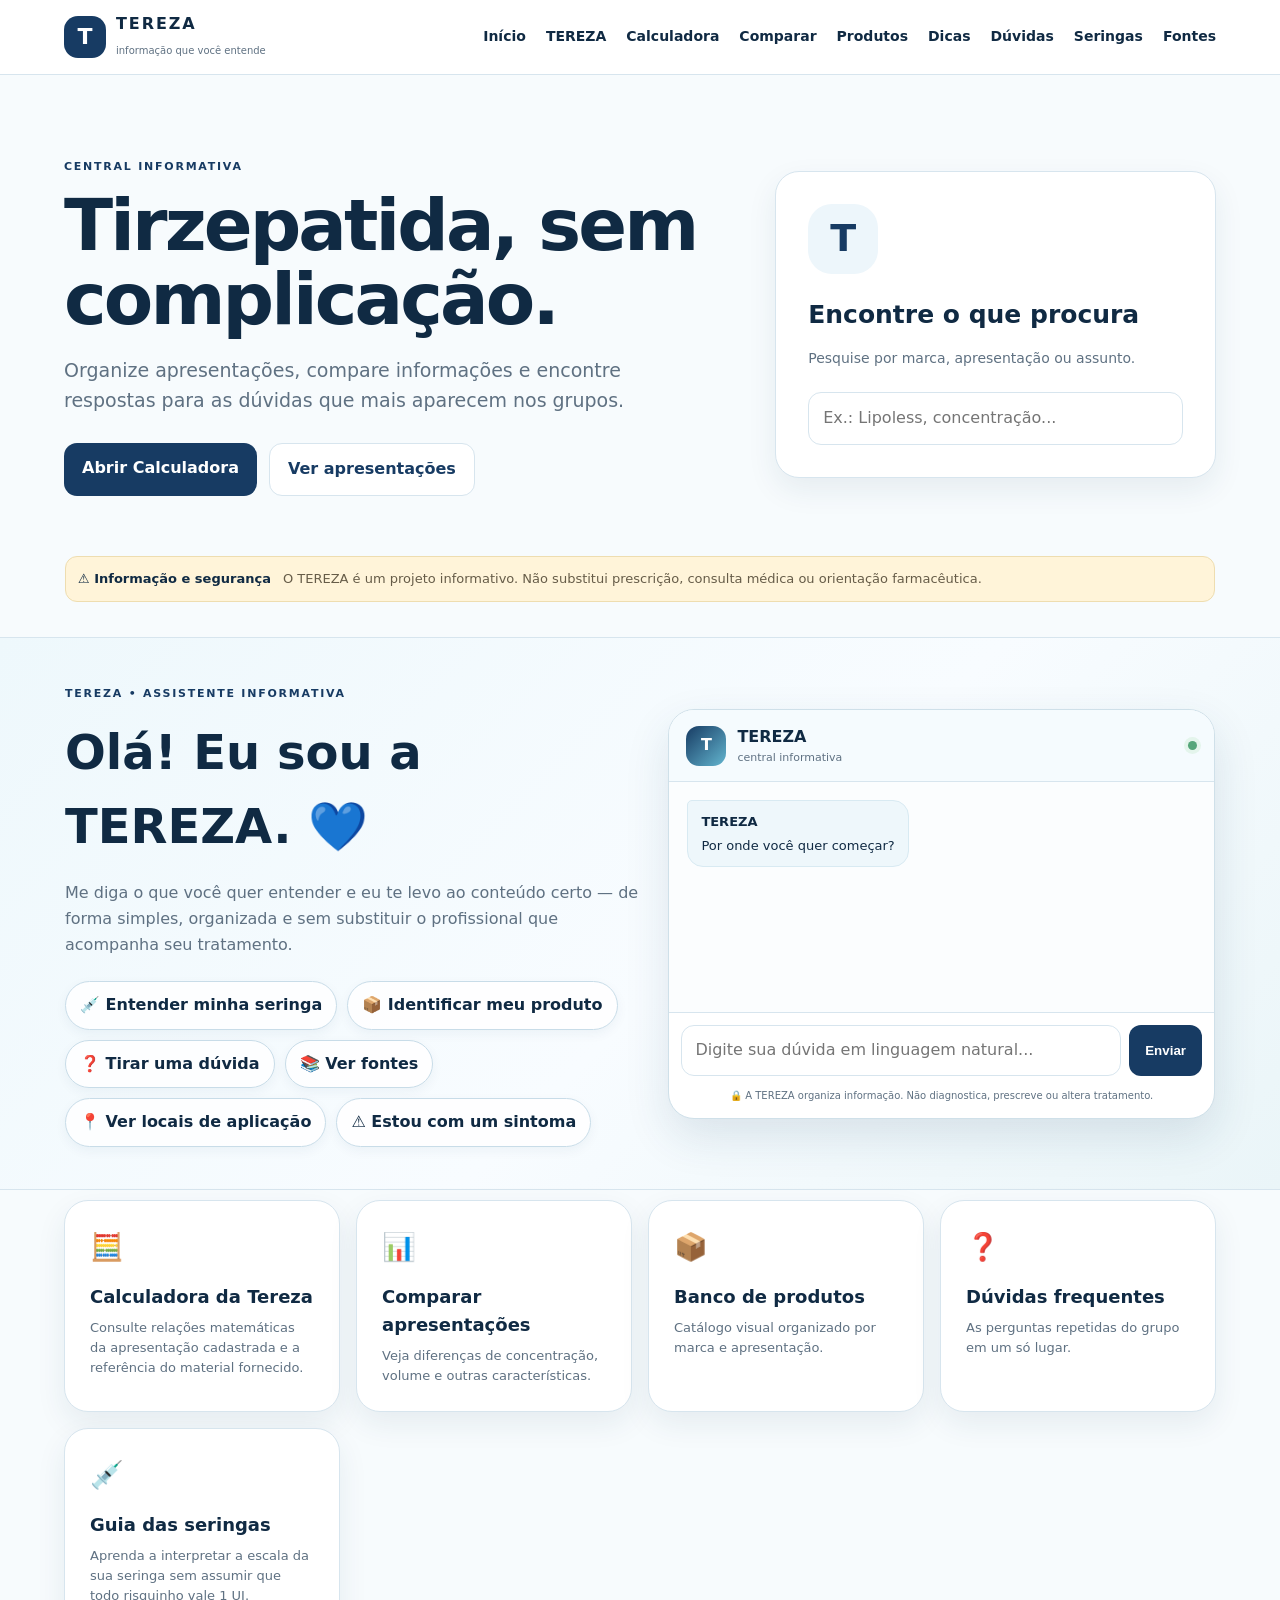
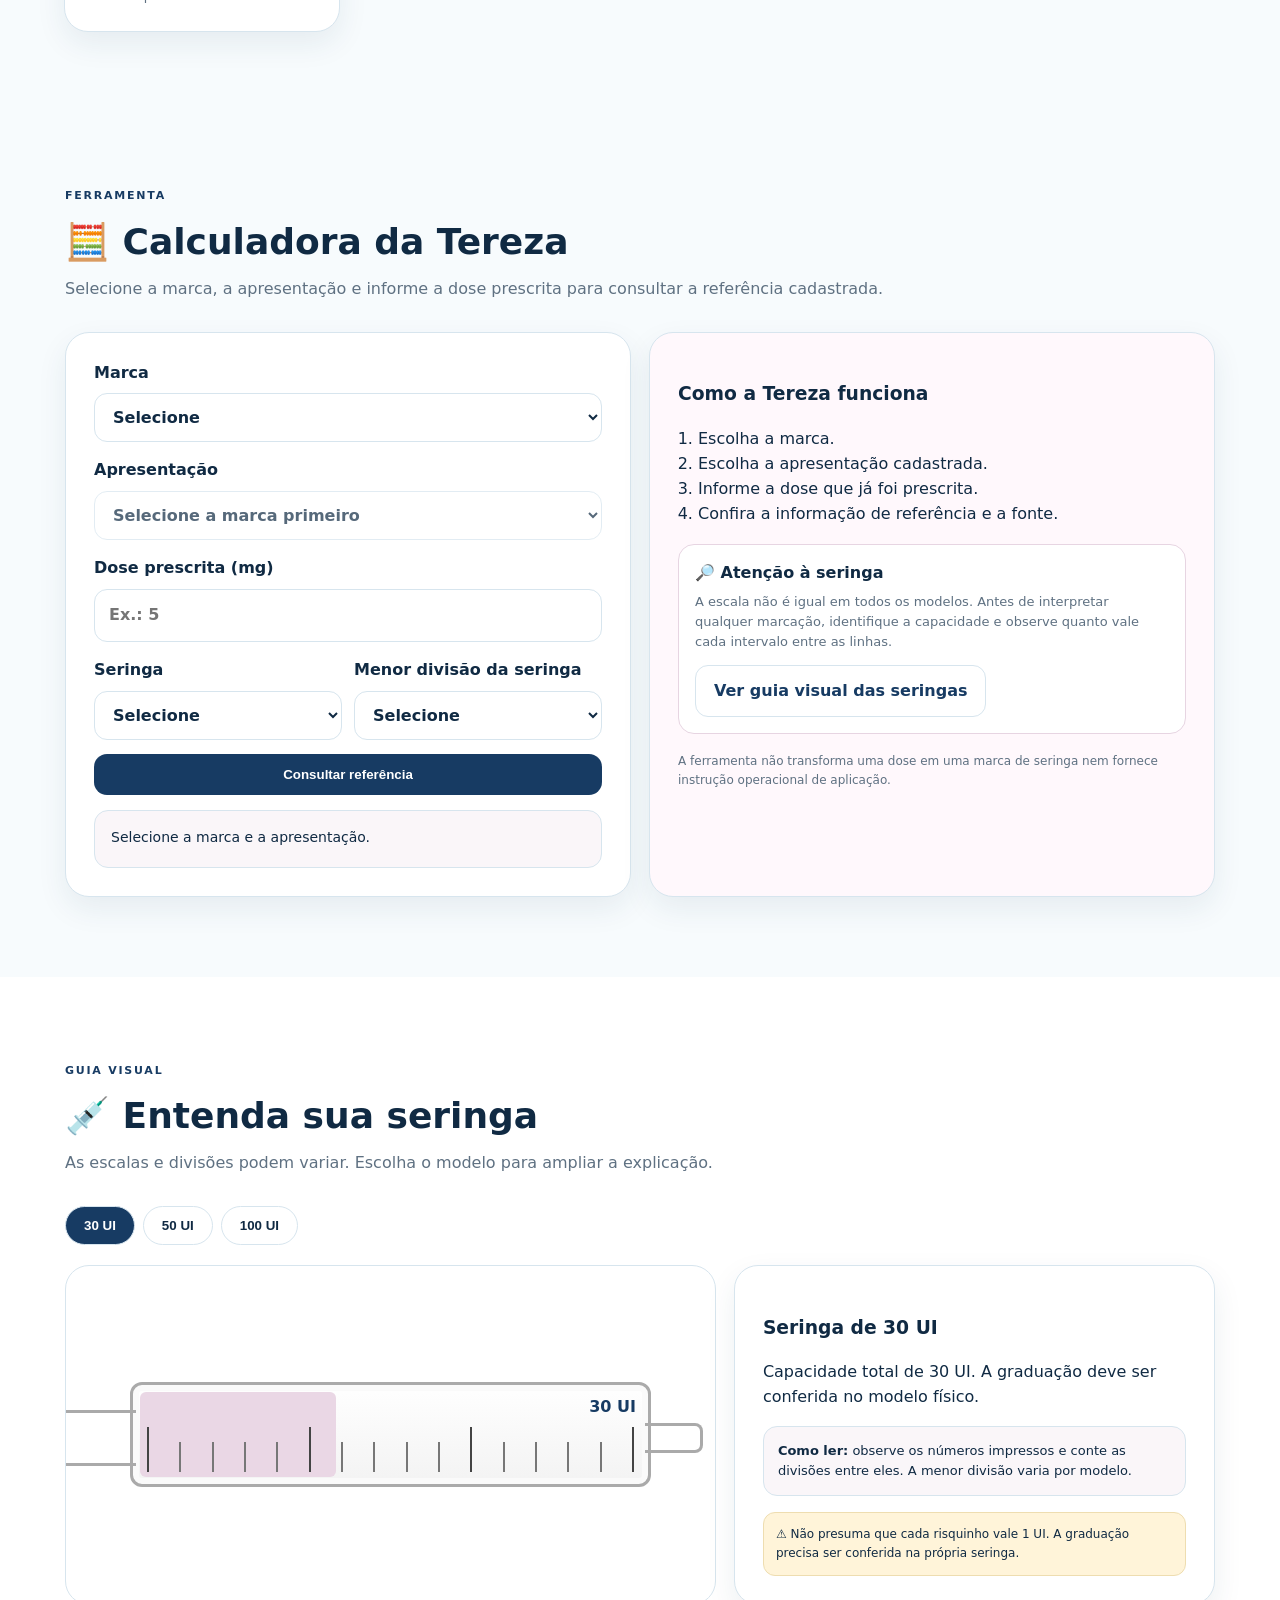
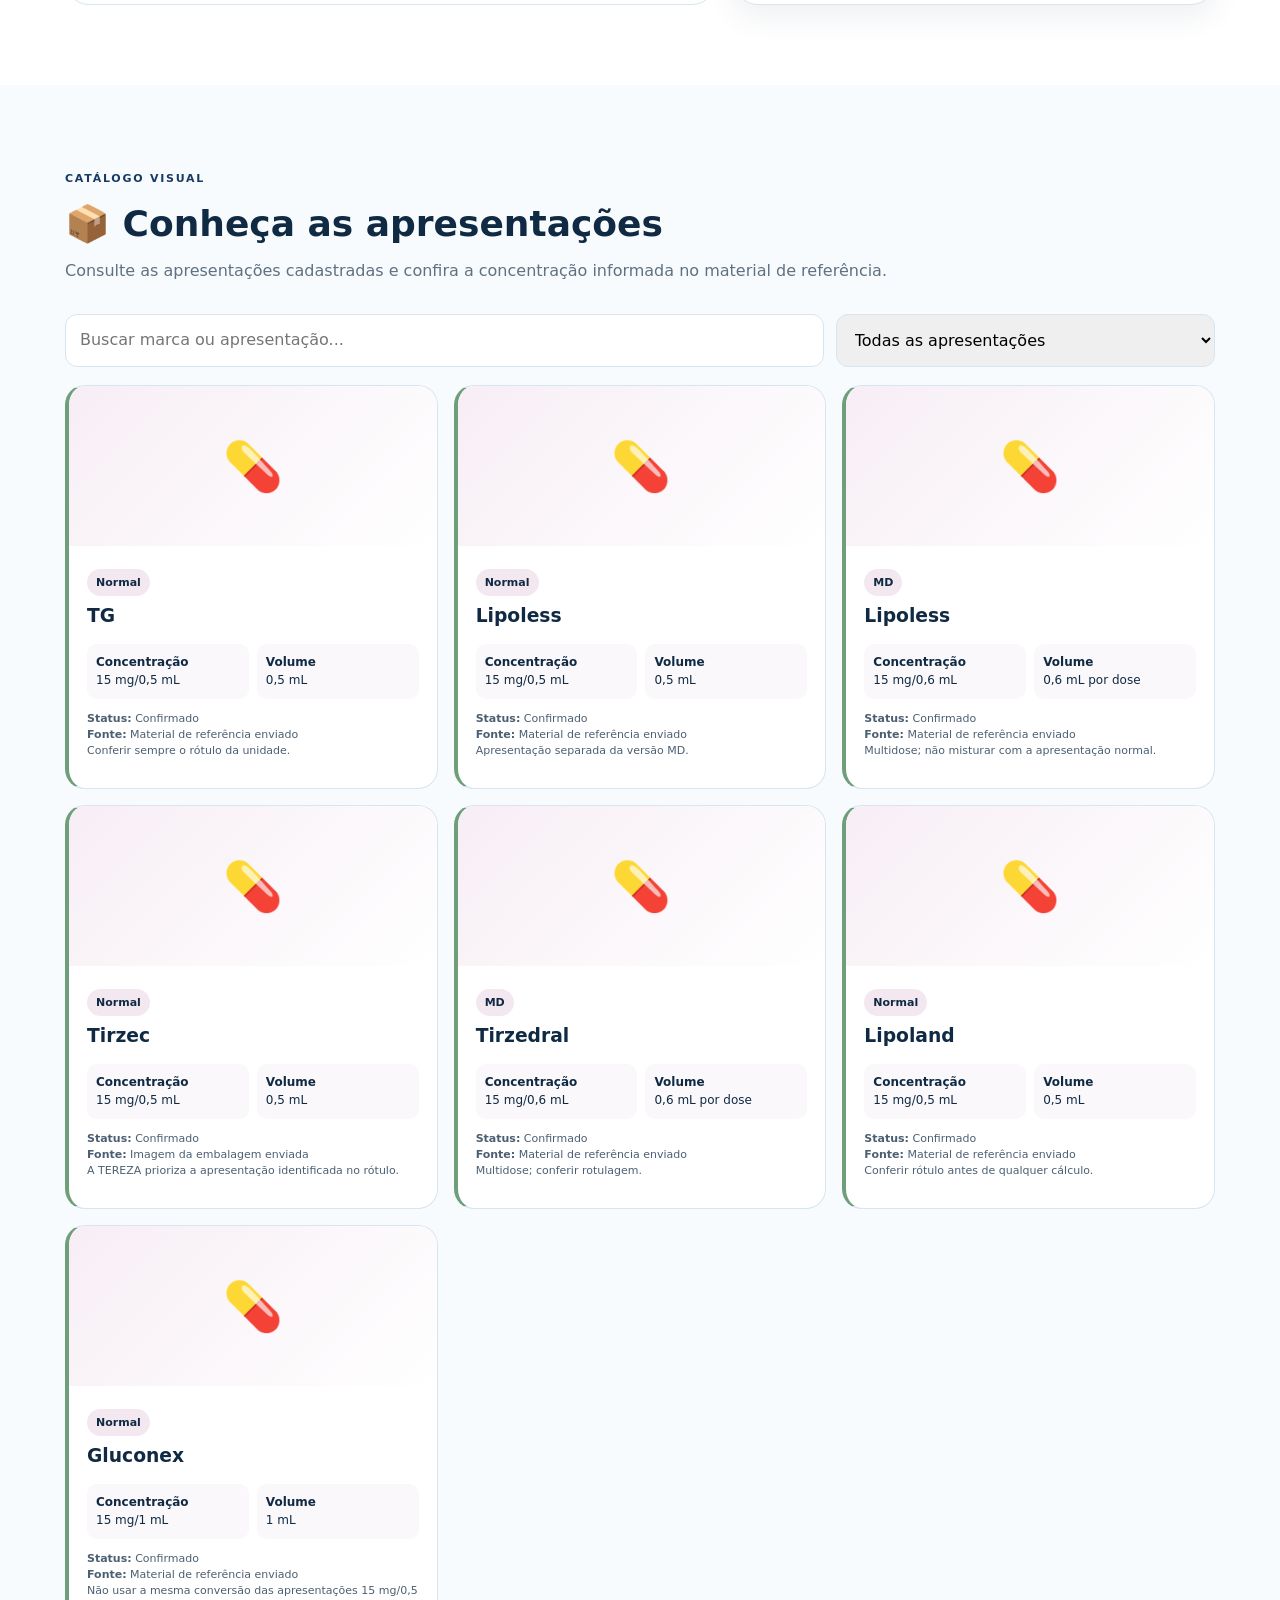
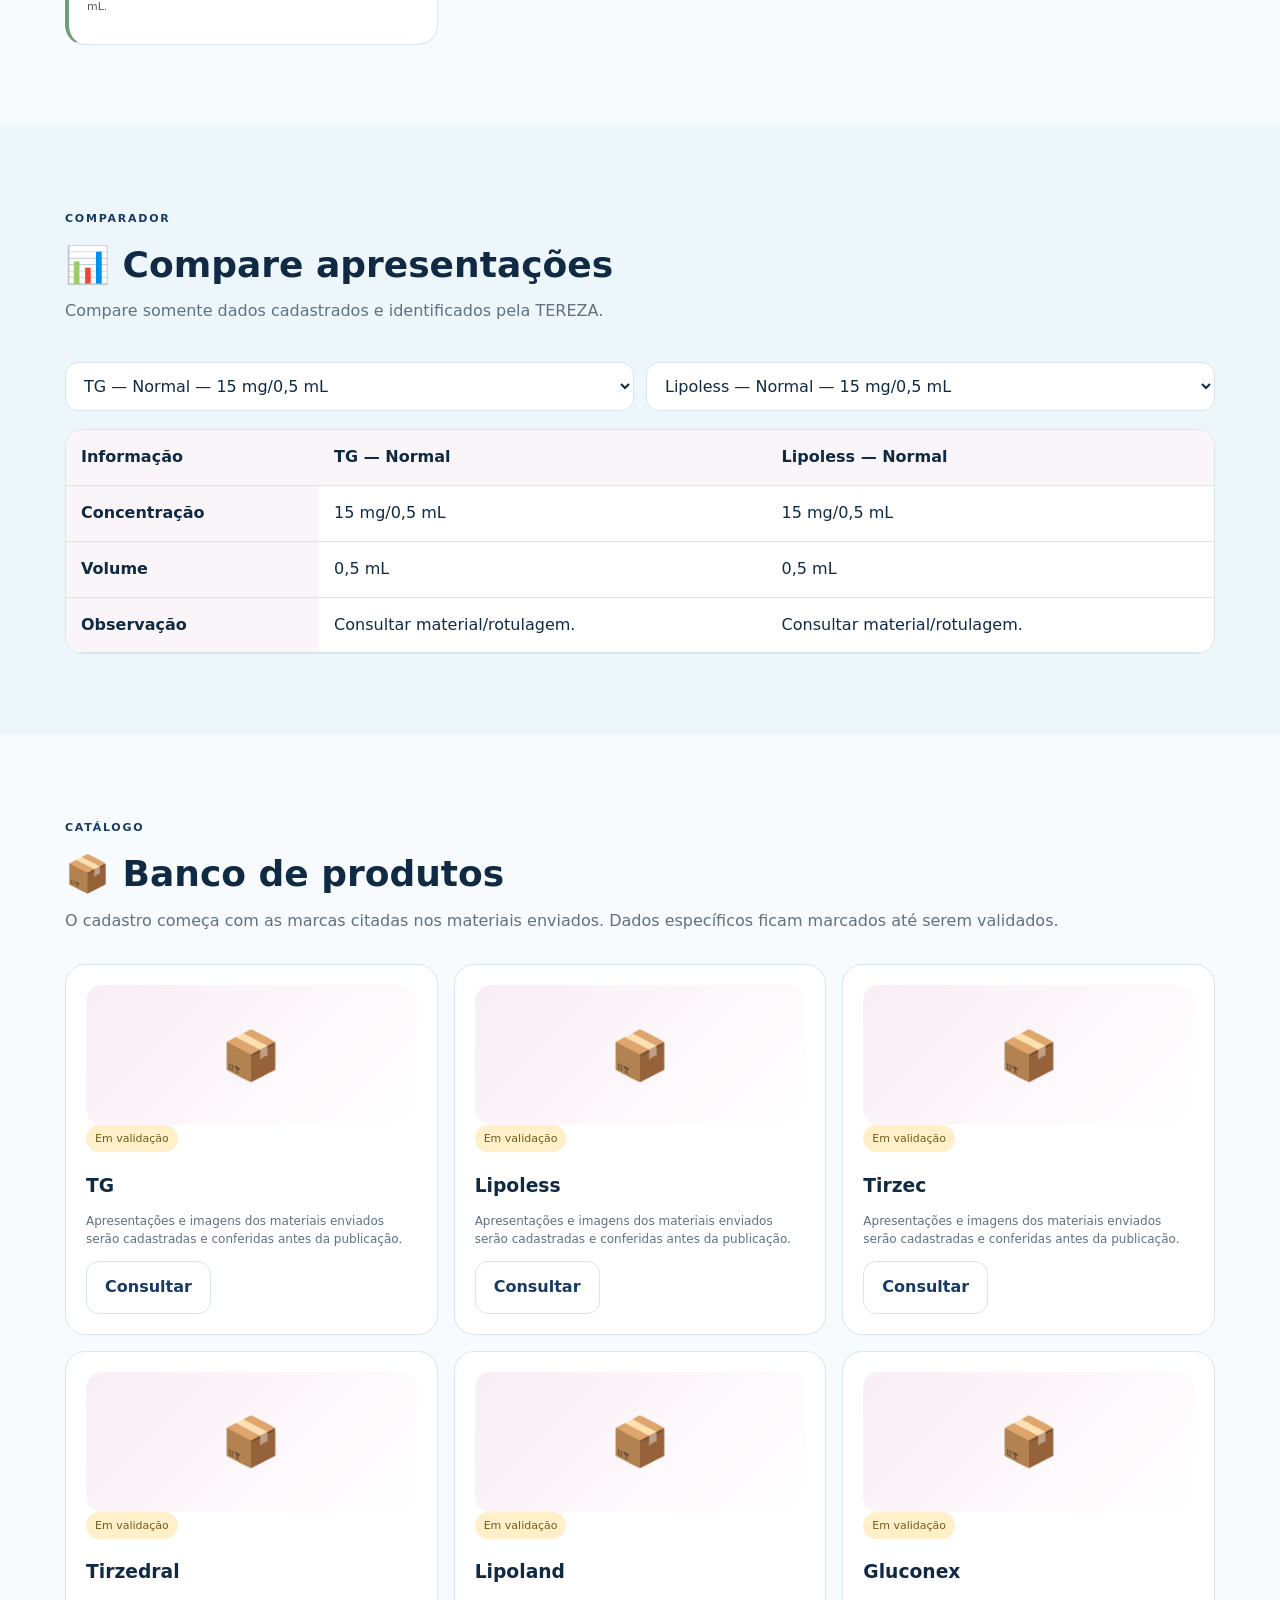
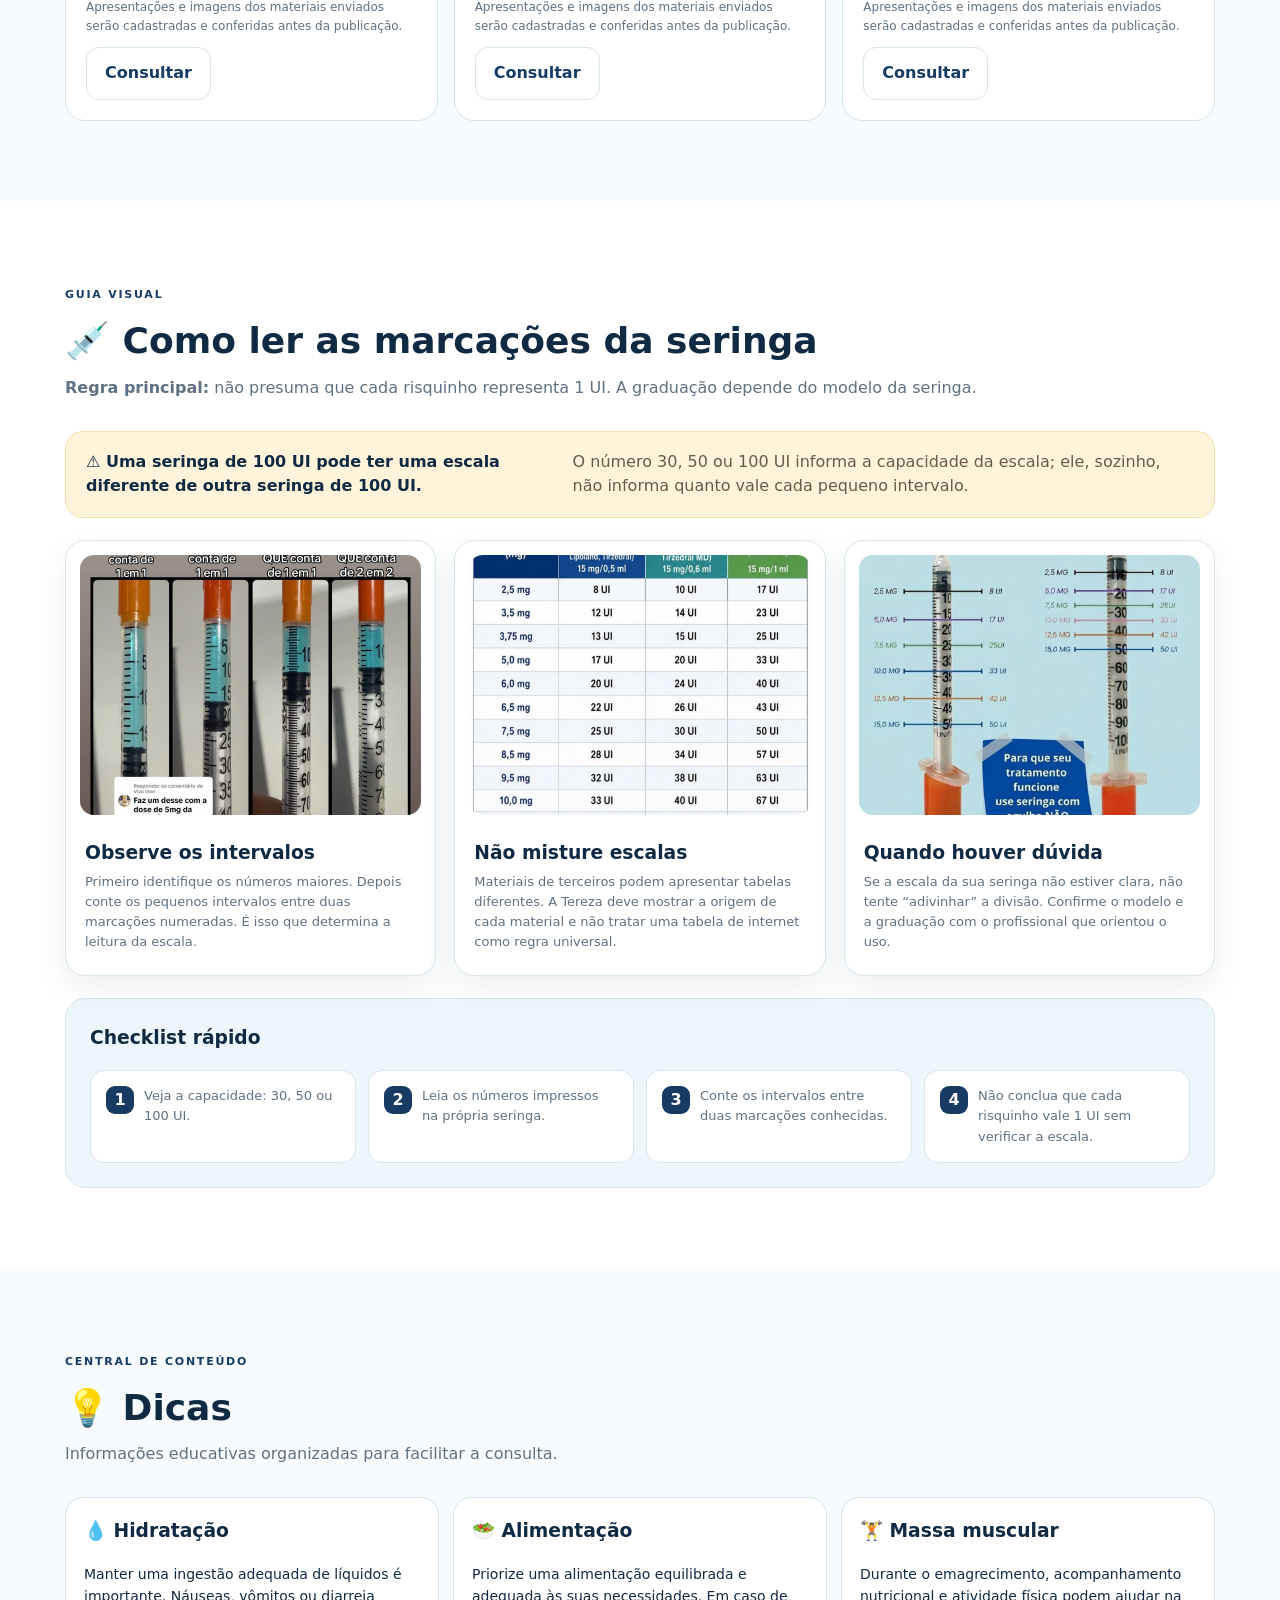
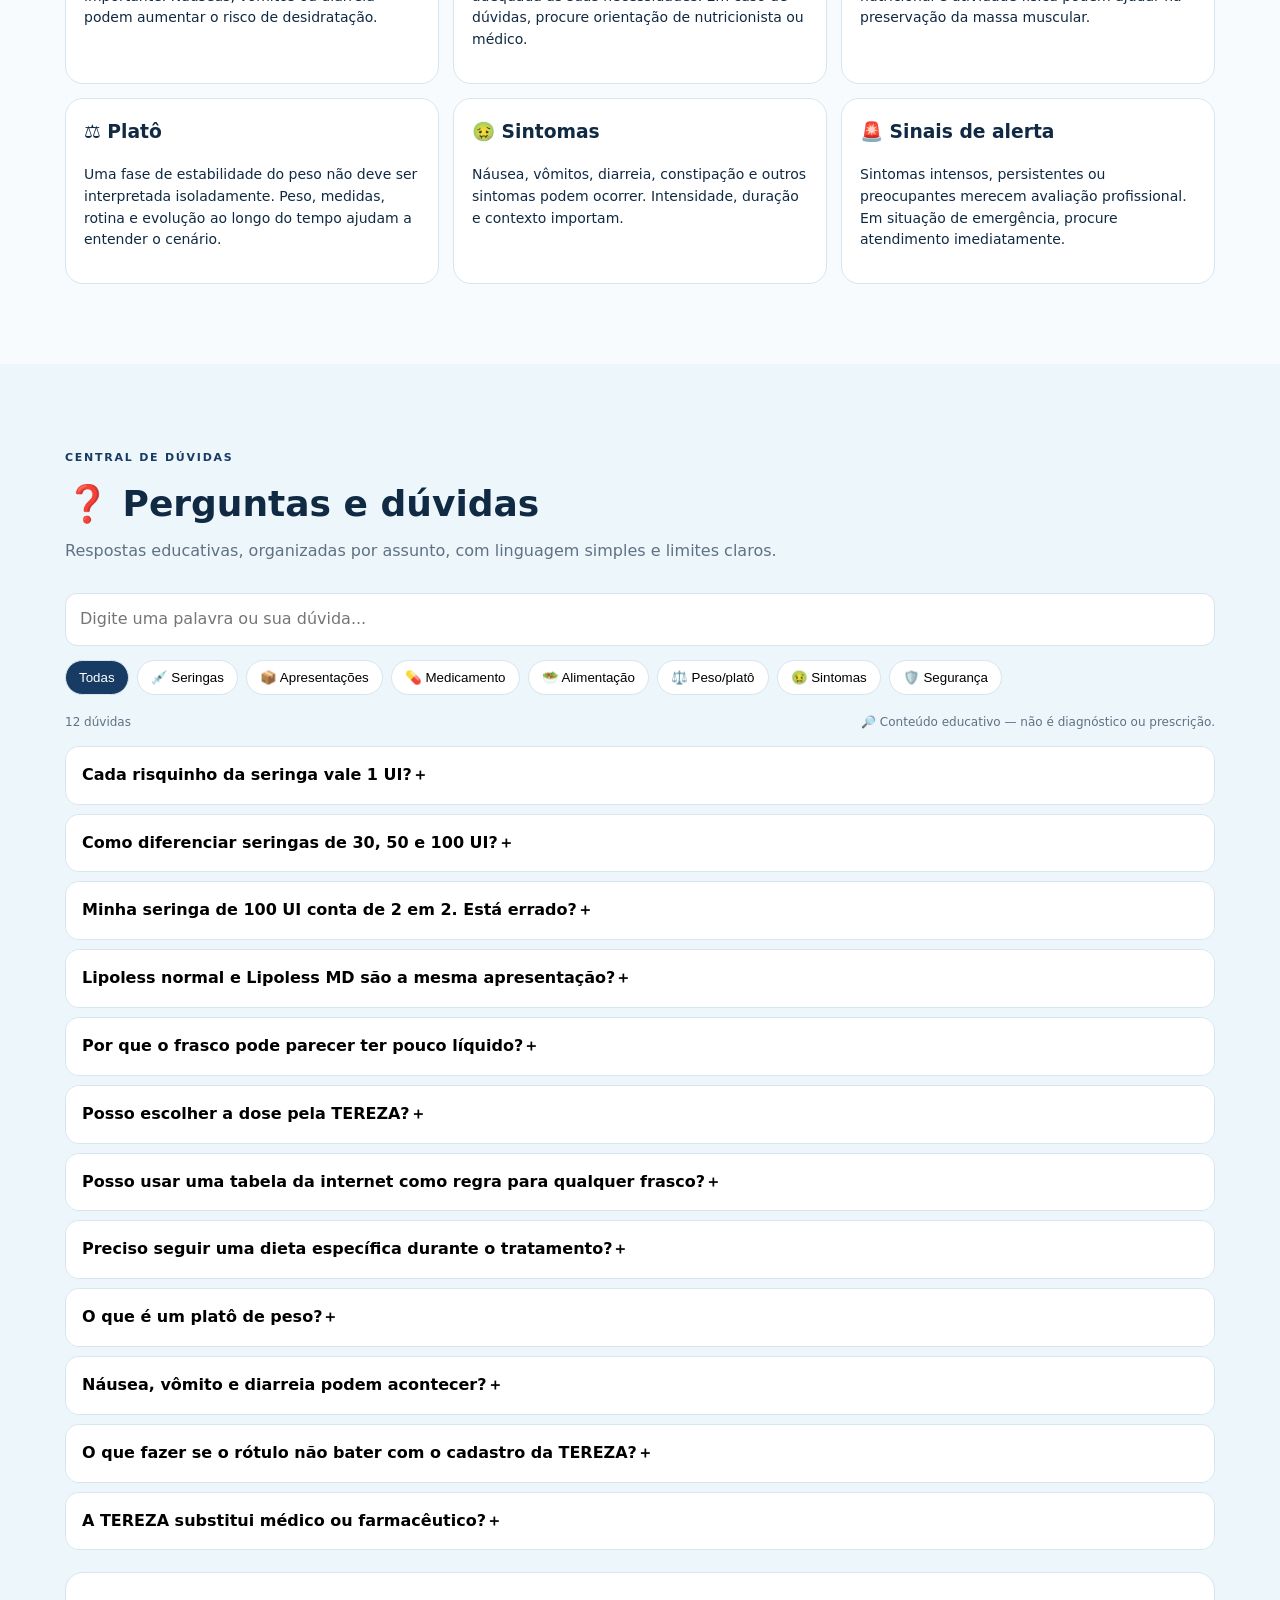
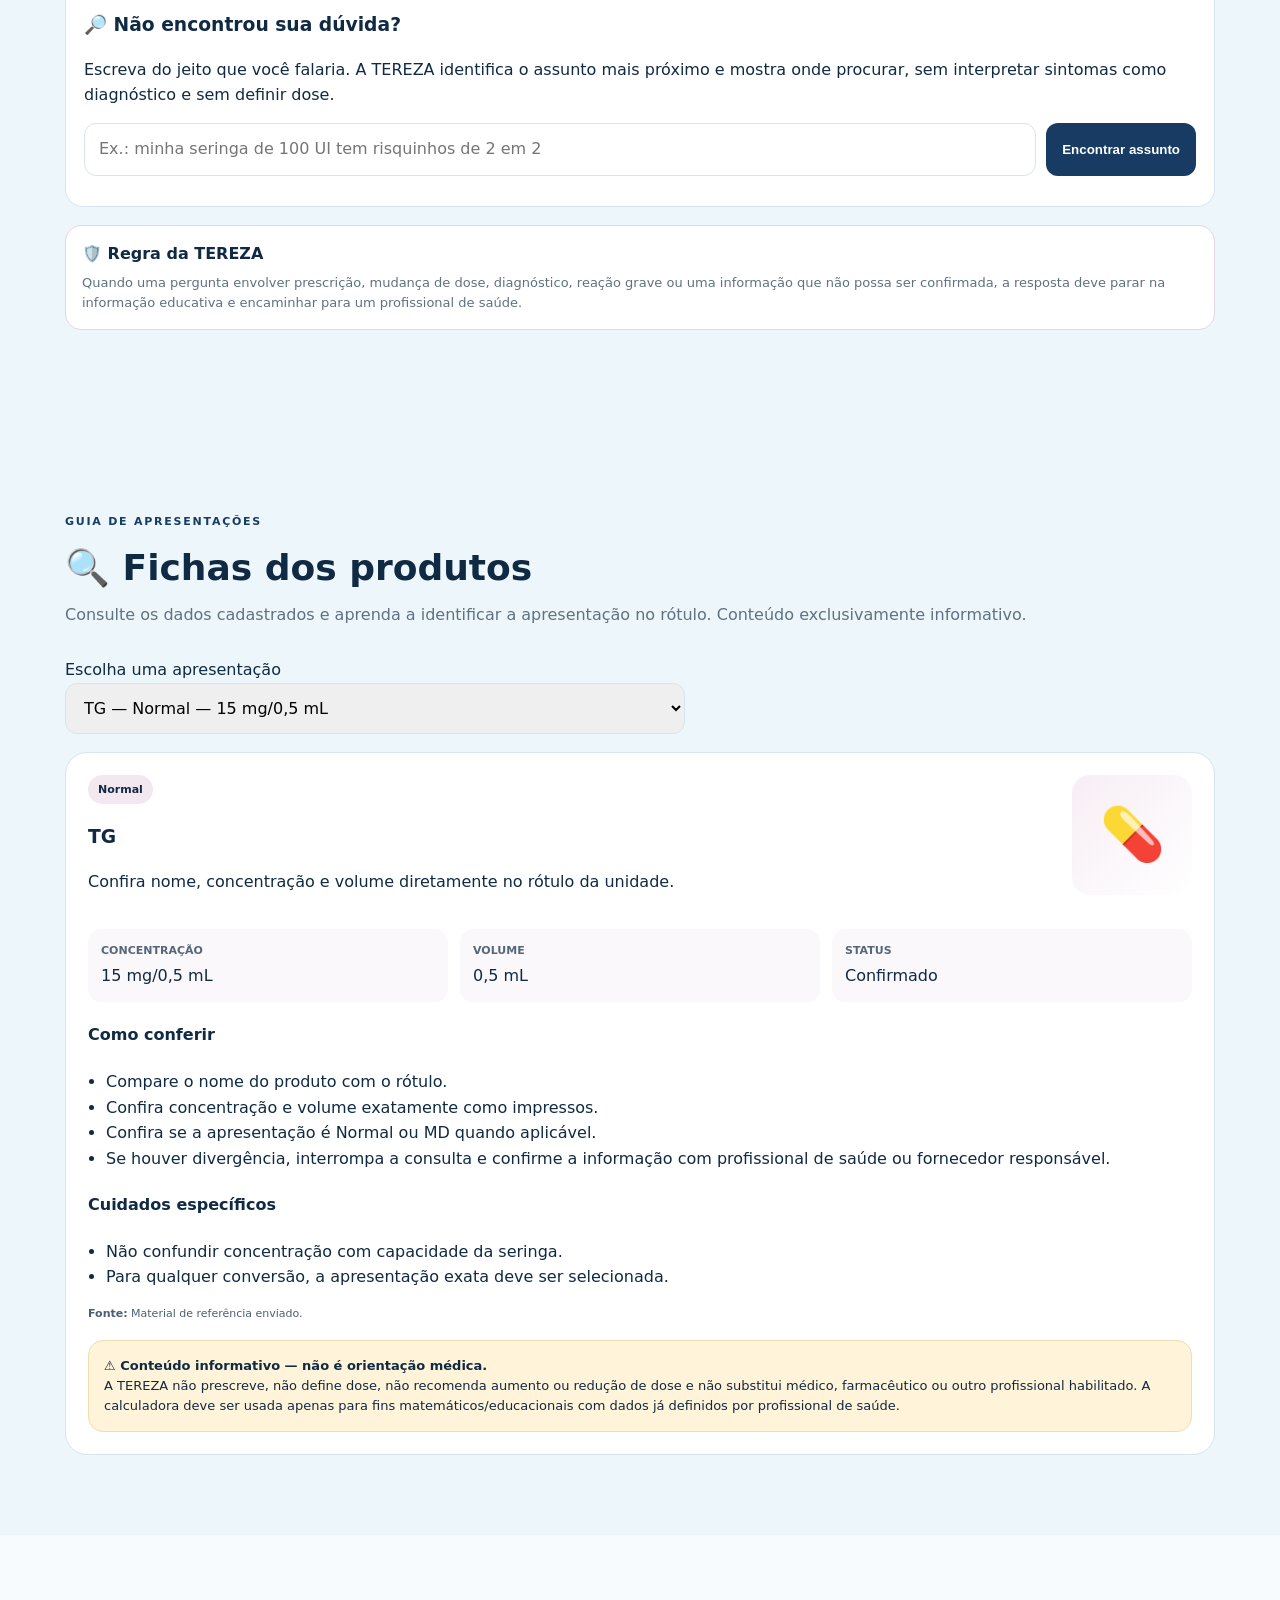
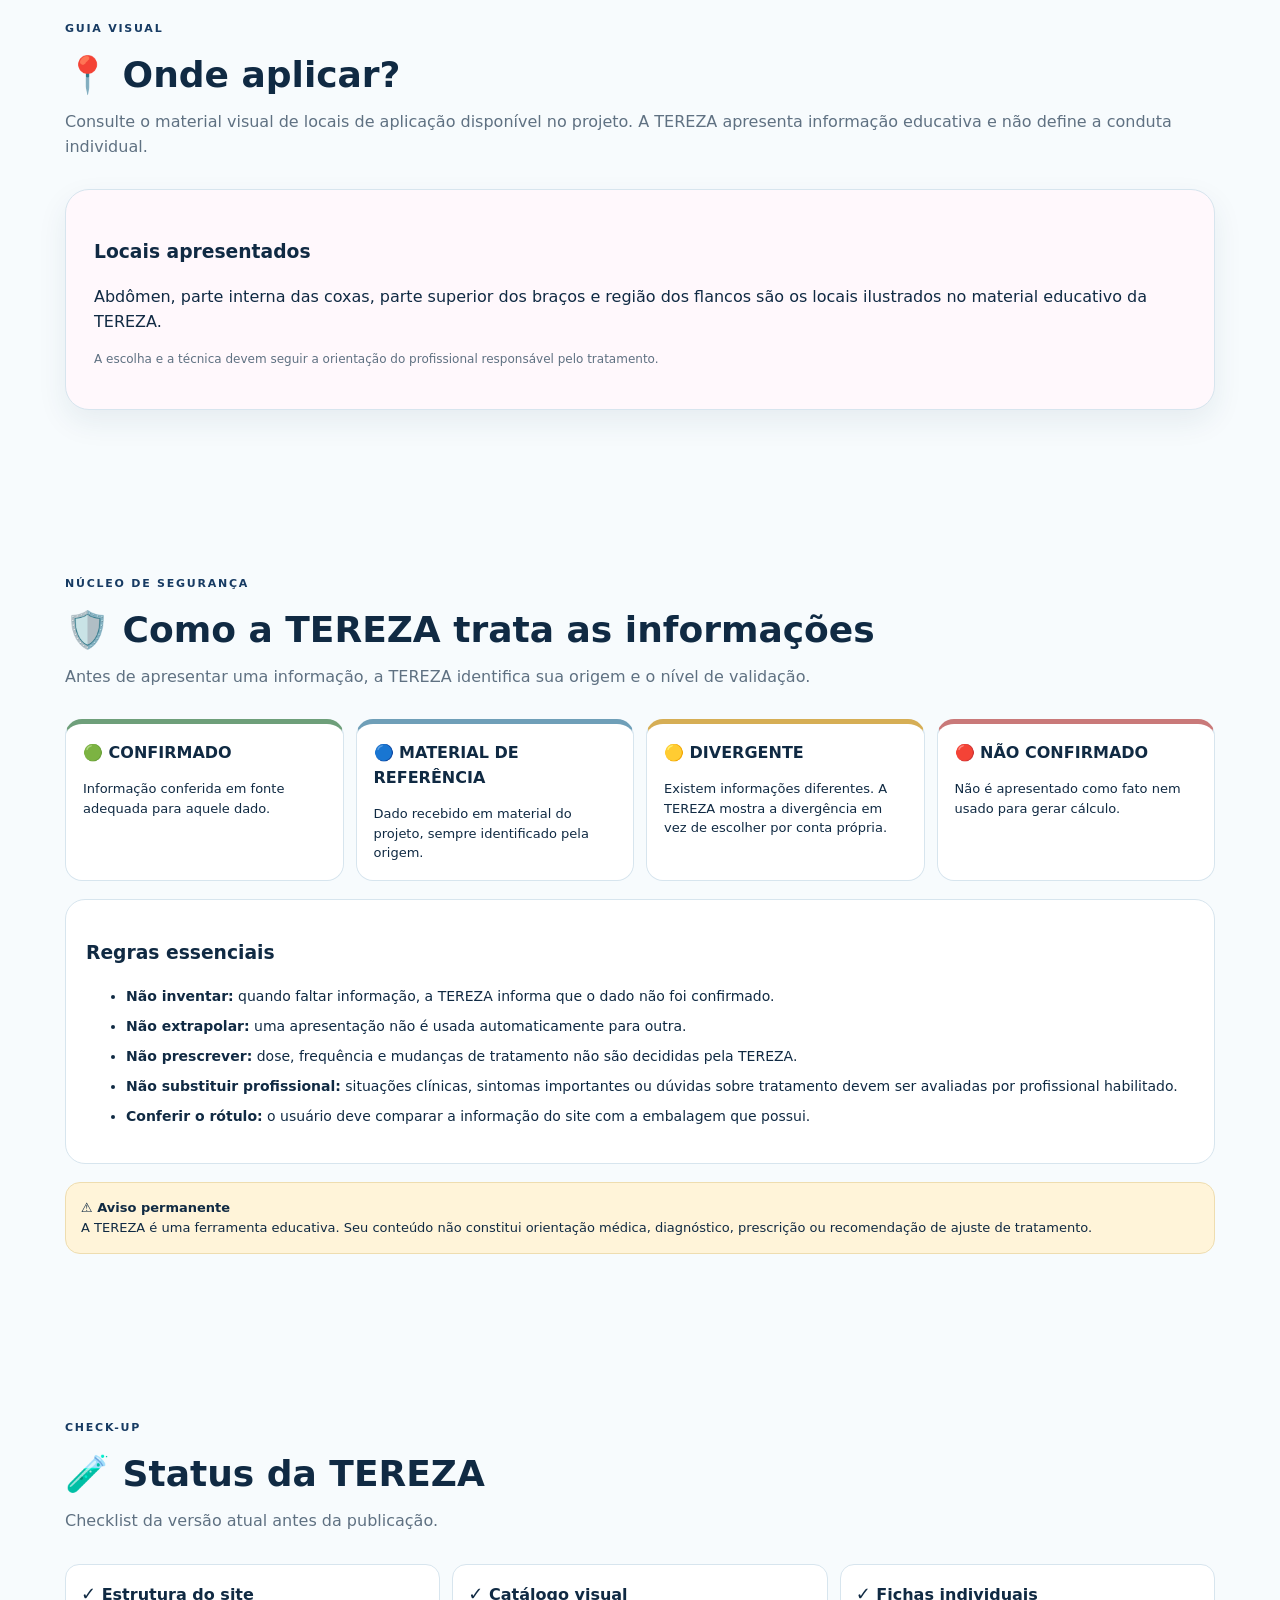
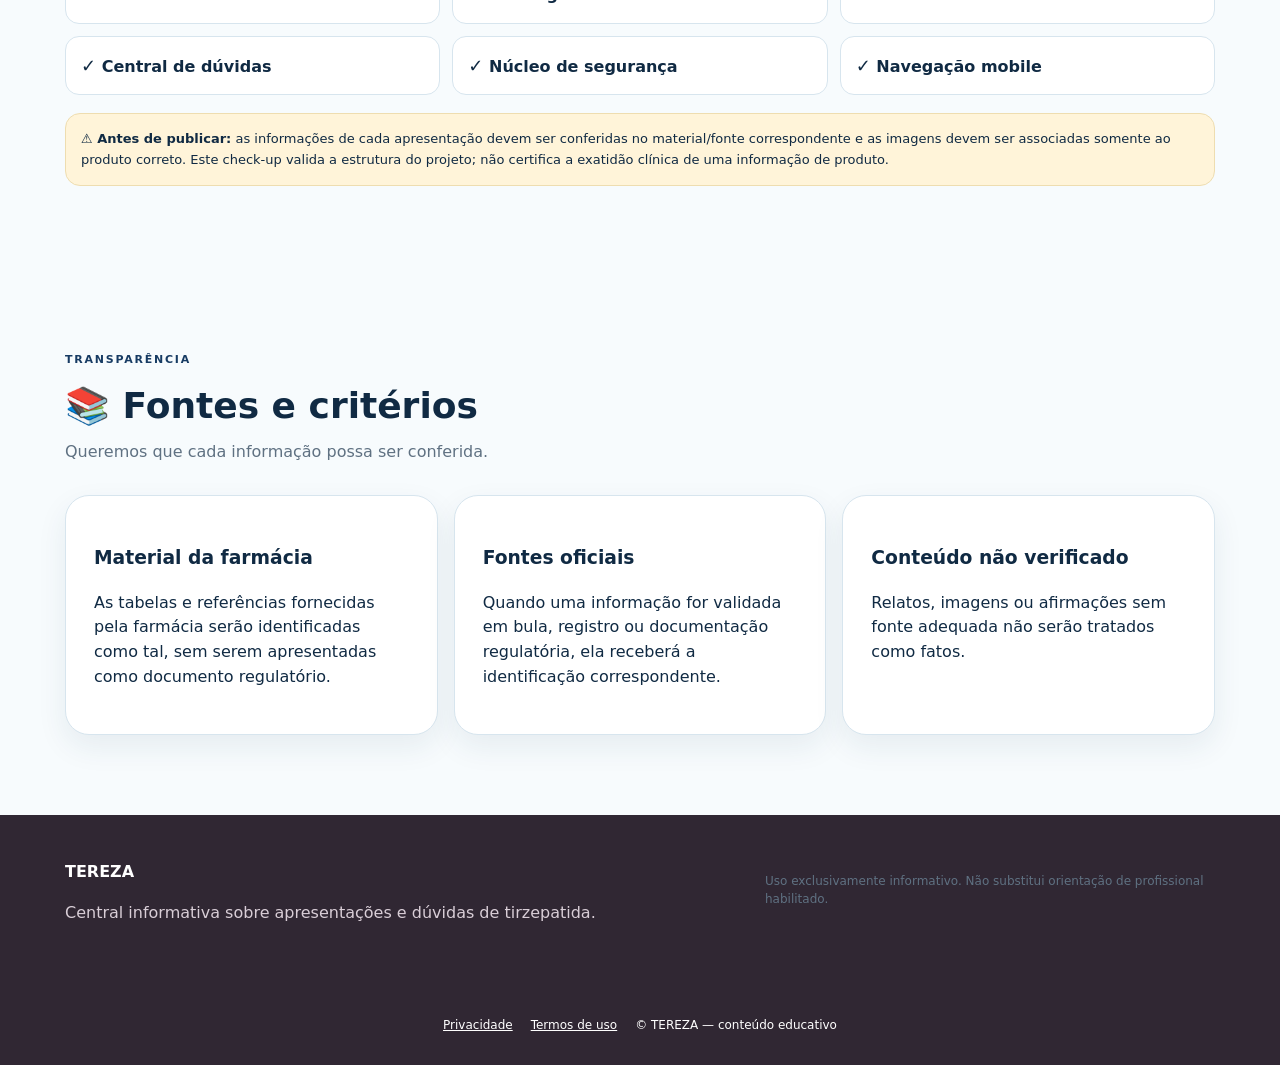
==== index.html @ f1ecce29 "Etapa 16 - publicação dos arquivos reais" ====
<!doctype html>
<html lang="pt-BR">
<head>
<meta charset="utf-8">
<meta name="viewport" content="width=device-width,initial-scale=1">
<meta name="theme-color" content="#8d3f72">
<meta name="description" content="TEREZA — central informativa para organizar apresentações, dúvidas e fontes sobre tirzepatida.">
<title>TEREZA — Central de informações</title>
<link rel="manifest" href="manifest.json">
<link rel="icon" href="data:image/svg+xml,%3Csvg xmlns='http://www.w3.org/2000/svg' viewBox='0 0 100 100'%3E%3Ccircle cx='50' cy='50' r='46' fill='%238d3f72'/%3E%3Ctext x='50' y='65' text-anchor='middle' font-size='52' fill='white' font-family='Arial'%3ET%3C/text%3E%3C/svg%3E">
<link rel="stylesheet" href="styles.css">

<meta name="description" content="TEREZA — guia informativo e educativo sobre apresentações, seringas, dúvidas e fontes.">
<meta name="robots" content="index,follow">
<meta property="og:type" content="website">
<meta property="og:title" content="TEREZA — Guia Informativo">
<meta property="og:description" content="Informação organizada, fontes e ferramentas educativas. A TEREZA não prescreve nem diagnostica.">
<link rel="manifest" href="manifest.webmanifest">
</head>
<body>
<header class="topbar">
  <div class="brand"><span class="brand-mark">T</span><div><b>TEREZA</b><small>informação que você entende</small></div></div>
  <button class="menu" id="menuBtn" aria-label="Abrir menu">☰</button>
  <nav id="nav">
    <a href="#inicio">Início</a><a href="#assistente">TEREZA</a><a href="#calculadora">Calculadora</a><a href="#comparar">Comparar</a>
    <a href="#produtos">Produtos</a><a href="#dicas">Dicas</a><a href="#duvidas">Dúvidas</a><a href="#seringas">Seringas</a><a href="#fontes">Fontes</a>
  </nav>
</header>

<main>
<section id="inicio" class="hero">
  <div>
    <span class="eyebrow">CENTRAL INFORMATIVA</span>
    <h1>Tirzepatida, sem complicação.</h1>
    <p>Organize apresentações, compare informações e encontre respostas para as dúvidas que mais aparecem nos grupos.</p>
    <div class="actions"><a class="btn primary" href="#calculadora">Abrir Calculadora</a><a class="btn ghost" href="#produtos">Ver apresentações</a></div>
  </div>
  <div class="hero-card"><div class="bubble">T</div><h3>Encontre o que procura</h3><p>Pesquise por marca, apresentação ou assunto.</p><input id="search" placeholder="Ex.: Lipoless, concentração..." aria-label="Pesquisar"></div>
</section>

<section class="notice"><b>⚠️ Informação e segurança</b><span>O TEREZA é um projeto informativo. Não substitui prescrição, consulta médica ou orientação farmacêutica.</span></section>

<section id="assistente" class="assistant-section">
  <div class="assistant-shell">
    <div class="assistant-intro">
      <span class="eyebrow">TEREZA • ASSISTENTE INFORMATIVA</span>
      <h2>Olá! Eu sou a TEREZA. 💙</h2>
      <p>Me diga o que você quer entender e eu te levo ao conteúdo certo — de forma simples, organizada e sem substituir o profissional que acompanha seu tratamento.</p>
      <div class="assistant-chips">
        <button class="intent-chip" data-intent="seringa">💉 Entender minha seringa</button>
        <button class="intent-chip" data-intent="produto">📦 Identificar meu produto</button>
        <button class="intent-chip" data-intent="duvida">❓ Tirar uma dúvida</button>
        <button class="intent-chip" data-intent="fontes">📚 Ver fontes</button>
        <button class="intent-chip" data-intent="locais">📍 Ver locais de aplicação</button>
        <button class="intent-chip" data-intent="sintoma">⚠️ Estou com um sintoma</button>
      </div>
    </div>
    <div class="assistant-chat" aria-live="polite">
      <div class="chat-head"><div class="assistant-avatar">T</div><div><b>TEREZA</b><span>central informativa</span></div><span class="status-dot" title="Ativa"></span></div>
      <div id="assistantMessages" class="chat-messages">
        <div class="message bot"><b>TEREZA</b><p>Por onde você quer começar?</p></div>
      </div>
      <div class="chat-input-row">
        <input id="assistantInput" type="text" placeholder="Digite sua dúvida em linguagem natural..." aria-label="Digite sua dúvida">
        <button id="assistantSend" class="primary-btn" aria-label="Enviar pergunta">Enviar</button>
      </div>
      <div class="chat-note">🔒 A TEREZA organiza informação. Não diagnostica, prescreve ou altera tratamento.</div>
    </div>
  </div>
</section>

<section class="cards">
  <a href="#calculadora" class="feature"><span>🧮</span><h2>Calculadora da Tereza</h2><p>Consulte relações matemáticas da apresentação cadastrada e a referência do material fornecido.</p></a>
  <a href="#comparar" class="feature"><span>📊</span><h2>Comparar apresentações</h2><p>Veja diferenças de concentração, volume e outras características.</p></a>
  <a href="#produtos" class="feature"><span>📦</span><h2>Banco de produtos</h2><p>Catálogo visual organizado por marca e apresentação.</p></a>
  <a href="#duvidas" class="feature"><span>❓</span><h2>Dúvidas frequentes</h2><p>As perguntas repetidas do grupo em um só lugar.</p></a>
  <a href="#seringas" class="feature"><span>💉</span><h2>Guia das seringas</h2><p>Aprenda a interpretar a escala da sua seringa sem assumir que todo risquinho vale 1 UI.</p></a>
</section>

<section id="calculadora" class="section">
  <div class="section-head"><span class="eyebrow">FERRAMENTA</span><h2>🧮 Calculadora da Tereza</h2><p>Selecione a marca, a apresentação e informe a dose prescrita para consultar a referência cadastrada.</p></div>
  <div class="tool-grid">
    <div class="panel">
      <label>Marca<select id="marca"><option value="">Selecione</option></select></label>
      <label>Apresentação<select id="apresentacao" disabled><option>Selecione a marca primeiro</option></select></label>
      <label>Dose prescrita (mg)<input id="dose" type="number" min="0" step="0.01" placeholder="Ex.: 5"></label>
      <button class="btn primary full" id="consultar">Consultar referência</button>
      <div class="result" id="resultado">O resultado aparecerá aqui.</div>
    </div>
    <div class="panel soft">
      <h3>Como a Tereza funciona</h3>
      <ol><li>Escolha a marca.</li><li>Escolha a apresentação cadastrada.</li><li>Informe a dose que já foi prescrita.</li><li>Confira a informação de referência e a fonte.</li></ol>
      <div class="safety-box"><b>🔎 Atenção à seringa</b><p>A escala não é igual em todos os modelos. Antes de interpretar qualquer marcação, identifique a capacidade e observe quanto vale cada intervalo entre as linhas.</p><a class="btn ghost" href="#seringas">Ver guia visual das seringas</a></div>
      <p class="small">A ferramenta não transforma uma dose em uma marca de seringa nem fornece instrução operacional de aplicação.</p>
    </div>
  </div>
</section>




<section id="seringas" class="section syringe-section">
  <div class="section-head"><span class="eyebrow">GUIA VISUAL</span><h2>💉 Entenda sua seringa</h2>
  <p>As escalas e divisões podem variar. Escolha o modelo para ampliar a explicação.</p></div>
  <div class="syringe-tabs">
    <button class="syringe-tab active" data-syringe="30">30 UI</button>
    <button class="syringe-tab" data-syringe="50">50 UI</button>
    <button class="syringe-tab" data-syringe="100">100 UI</button>
  </div>
  <div class="syringe-view">
    <div class="syringe-drawing" id="syringeDrawing" aria-label="Ilustração da seringa">
      <div class="barrel"><div class="liquid"></div><div class="ticks" id="ticks"></div><span class="scale-label" id="scaleLabel">30 UI</span></div>
    </div>
    <div class="panel syringe-info" id="syringeInfo">
      <h3>Seringa de 30 UI</h3>
      <p>O número de UI da seringa indica a capacidade da escala. Ele não informa, sozinho, a concentração do medicamento.</p>
      <div class="tip"><b>Como ler:</b> observe os números impressos e conte as divisões entre eles. A menor divisão pode variar conforme o modelo.</div>
      <div class="warning">⚠️ Não presuma que cada risquinho vale 1 UI. Confira a graduação do seu modelo.</div>
    </div>
  </div>
</section>


<section id="catalogo" class="section">
  <div class="section-head"><span class="eyebrow">CATÁLOGO VISUAL</span><h2>📦 Conheça as apresentações</h2>
  <p>Consulte as apresentações cadastradas e confira a concentração informada no material de referência.</p></div>
  <div class="catalog-filters">
    <input id="catalogSearch" type="search" placeholder="Buscar marca ou apresentação..." aria-label="Buscar no catálogo">
    <select id="catalogType"><option value="Todas">Todas as apresentações</option><option value="Normal">Normal</option><option value="MD">MD / Multidose</option></select>
  </div>
  <div id="catalogGrid" class="catalog-grid"></div>
</section>
<section id="comparador" class="section alt">
  <div class="section-head"><span class="eyebrow">COMPARADOR</span><h2>📊 Compare apresentações</h2>
  <p>Compare somente dados cadastrados e identificados pela TEREZA.</p></div>
  <div class="compare-controls">
    <select id="compA"></select><select id="compB"></select>
  </div>
  <div id="compareTable" class="table-wrap"></div>
</section>
<section id="produtos" class="section">
  <div class="section-head"><span class="eyebrow">CATÁLOGO</span><h2>📦 Banco de produtos</h2><p>O cadastro começa com as marcas citadas nos materiais enviados. Dados específicos ficam marcados até serem validados.</p></div>
  <div class="product-grid" id="products"></div>
</section>



<section id="seringas" class="section syringe-section">
  <div class="section-head"><span class="eyebrow">GUIA VISUAL</span><h2>💉 Como ler as marcações da seringa</h2><p><b>Regra principal:</b> não presuma que cada risquinho representa 1 UI. A graduação depende do modelo da seringa.</p></div>
  <div class="warning-card"><b>⚠️ Uma seringa de 100 UI pode ter uma escala diferente de outra seringa de 100 UI.</b><span>O número 30, 50 ou 100 UI informa a capacidade da escala; ele, sozinho, não informa quanto vale cada pequeno intervalo.</span></div>
  <div class="syringe-grid">
    <article class="syringe-card"><img src="syringes-scale.jpg" alt="Exemplo visual de seringas com diferentes escalas" onerror="this.src='syringes-scale.jpg'"><h3>Observe os intervalos</h3><p>Primeiro identifique os números maiores. Depois conte os pequenos intervalos entre duas marcações numeradas. É isso que determina a leitura da escala.</p></article>
    <article class="syringe-card"><img src="syringes-reference.jpg" alt="Tabela visual enviada como material de referência"><h3>Não misture escalas</h3><p>Materiais de terceiros podem apresentar tabelas diferentes. A Tereza deve mostrar a origem de cada material e não tratar uma tabela de internet como regra universal.</p></article>
    <article class="syringe-card"><img src="syringes-example.jpg" alt="Material visual sobre fracionamento de tirzepatida"><h3>Quando houver dúvida</h3><p>Se a escala da sua seringa não estiver clara, não tente “adivinhar” a divisão. Confirme o modelo e a graduação com o profissional que orientou o uso.</p></article>
  </div>
  <div class="scale-demo"><h3>Checklist rápido</h3><div class="check-grid"><div><b>1</b><span>Veja a capacidade: 30, 50 ou 100 UI.</span></div><div><b>2</b><span>Leia os números impressos na própria seringa.</span></div><div><b>3</b><span>Conte os intervalos entre duas marcações conhecidas.</span></div><div><b>4</b><span>Não conclua que cada risquinho vale 1 UI sem verificar a escala.</span></div></div></div>
</section>


<section id="dicas" class="section">
  <div class="section-head"><span class="eyebrow">CENTRAL DE CONTEÚDO</span><h2>💡 Dicas</h2>
  <p>Informações educativas organizadas para facilitar a consulta.</p></div>
  <div class="tips-grid">
    <article class="content-card"><h3>💧 Hidratação</h3><p>Manter uma ingestão adequada de líquidos é importante. Náuseas, vômitos ou diarreia podem aumentar o risco de desidratação.</p></article>
    <article class="content-card"><h3>🥗 Alimentação</h3><p>Priorize uma alimentação equilibrada e adequada às suas necessidades. Em caso de dúvidas, procure orientação de nutricionista ou médico.</p></article>
    <article class="content-card"><h3>🏋️ Massa muscular</h3><p>Durante o emagrecimento, acompanhamento nutricional e atividade física podem ajudar na preservação da massa muscular.</p></article>
    <article class="content-card"><h3>⚖️ Platô</h3><p>Uma fase de estabilidade do peso não deve ser interpretada isoladamente. Peso, medidas, rotina e evolução ao longo do tempo ajudam a entender o cenário.</p></article>
    <article class="content-card"><h3>🤢 Sintomas</h3><p>Náusea, vômitos, diarreia, constipação e outros sintomas podem ocorrer. Intensidade, duração e contexto importam.</p></article>
    <article class="content-card"><h3>🚨 Sinais de alerta</h3><p>Sintomas intensos, persistentes ou preocupantes merecem avaliação profissional. Em situação de emergência, procure atendimento imediatamente.</p></article>
  </div>
</section>

<section id="duvidas" class="section alt">
  <div class="section-head"><span class="eyebrow">CENTRAL DE DÚVIDAS</span><h2>❓ Perguntas e dúvidas</h2>
  <p>Respostas educativas, organizadas por assunto, com linguagem simples e limites claros.</p></div>
  <div class="faq-tools">
    <input id="faqSearch" type="search" placeholder="Digite uma palavra ou sua dúvida..." aria-label="Pesquisar dúvidas">
    <div class="faq-cats" id="faqCats">
      <button class="faq-cat active" data-cat="Todas">Todas</button>
      <button class="faq-cat" data-cat="Seringas">💉 Seringas</button>
      <button class="faq-cat" data-cat="Apresentações">📦 Apresentações</button>
      <button class="faq-cat" data-cat="Medicamento">💊 Medicamento</button>
      <button class="faq-cat" data-cat="Alimentação">🥗 Alimentação</button>
      <button class="faq-cat" data-cat="Peso">⚖️ Peso/platô</button>
      <button class="faq-cat" data-cat="Sintomas">🤢 Sintomas</button>
      <button class="faq-cat" data-cat="Segurança">🛡️ Segurança</button>
    </div>
  </div>
  <div class="faq-meta"><span id="faqCount">0 dúvidas</span><span>🔎 Conteúdo educativo — não é diagnóstico ou prescrição.</span></div>
  <div id="faqList" class="faq-list"></div>
  <div class="ask-box">
    <h3>🔎 Não encontrou sua dúvida?</h3>
    <p>Escreva do jeito que você falaria. A TEREZA identifica o assunto mais próximo e mostra onde procurar, sem interpretar sintomas como diagnóstico e sem definir dose.</p>
    <div class="ask-row"><input id="askInput" placeholder="Ex.: minha seringa de 100 UI tem risquinhos de 2 em 2" aria-label="Escreva sua dúvida"><button id="askBtn" class="primary-btn">Encontrar assunto</button></div>
    <div id="askResult" class="ask-result"></div>
  </div>
  <div class="safety-box faq-safety"><b>🛡️ Regra da TEREZA</b><p>Quando uma pergunta envolver prescrição, mudança de dose, diagnóstico, reação grave ou uma informação que não possa ser confirmada, a resposta deve parar na informação educativa e encaminhar para um profissional de saúde.</p></div>
</section>

<section id="fichas" class="section alt">
  <div class="section-head"><span class="eyebrow">GUIA DE APRESENTAÇÕES</span><h2>🔍 Fichas dos produtos</h2>
  <p>Consulte os dados cadastrados e aprenda a identificar a apresentação no rótulo. Conteúdo exclusivamente informativo.</p></div>
  <div class="product-picker"><label>Escolha uma apresentação
    <select id="productDetailSelect"></select>
  </label></div>
  <article id="productDetail" class="detail-card"></article>
</section>
<section id="locaisAplicacao" class="section">
  <div class="section-head"><span class="eyebrow">GUIA VISUAL</span><h2>📍 Onde aplicar?</h2><p>Consulte o material visual de locais de aplicação disponível no projeto. A TEREZA apresenta informação educativa e não define a conduta individual.</p></div>
  <div class="panel soft"><h3>Locais apresentados</h3><p>Abdômen, parte interna das coxas, parte superior dos braços e região dos flancos são os locais ilustrados no material educativo da TEREZA.</p><p class="small">A escolha e a técnica devem seguir a orientação do profissional responsável pelo tratamento.</p></div>
</section>

<section id="seguranca" class="section">
  <div class="section-head"><span class="eyebrow">NÚCLEO DE SEGURANÇA</span><h2>🛡️ Como a TEREZA trata as informações</h2>
  <p>Antes de apresentar uma informação, a TEREZA identifica sua origem e o nível de validação.</p></div>
  <div class="trust-grid">
    <article class="trust-card trust-green"><b>🟢 CONFIRMADO</b><p>Informação conferida em fonte adequada para aquele dado.</p></article>
    <article class="trust-card trust-blue"><b>🔵 MATERIAL DE REFERÊNCIA</b><p>Dado recebido em material do projeto, sempre identificado pela origem.</p></article>
    <article class="trust-card trust-yellow"><b>🟡 DIVERGENTE</b><p>Existem informações diferentes. A TEREZA mostra a divergência em vez de escolher por conta própria.</p></article>
    <article class="trust-card trust-red"><b>🔴 NÃO CONFIRMADO</b><p>Não é apresentado como fato nem usado para gerar cálculo.</p></article>
  </div>
  <div class="safety-rules">
    <h3>Regras essenciais</h3>
    <ul>
      <li><b>Não inventar:</b> quando faltar informação, a TEREZA informa que o dado não foi confirmado.</li>
      <li><b>Não extrapolar:</b> uma apresentação não é usada automaticamente para outra.</li>
      <li><b>Não prescrever:</b> dose, frequência e mudanças de tratamento não são decididas pela TEREZA.</li>
      <li><b>Não substituir profissional:</b> situações clínicas, sintomas importantes ou dúvidas sobre tratamento devem ser avaliadas por profissional habilitado.</li>
      <li><b>Conferir o rótulo:</b> o usuário deve comparar a informação do site com a embalagem que possui.</li>
    </ul>
  </div>
  <div class="medical-disclaimer"><b>⚠️ Aviso permanente</b><br>A TEREZA é uma ferramenta educativa. Seu conteúdo não constitui orientação médica, diagnóstico, prescrição ou recomendação de ajuste de tratamento.</div>
</section>

<section id="status" class="section">
  <div class="section-head"><span class="eyebrow">CHECK-UP</span><h2>🧪 Status da TEREZA</h2>
  <p>Checklist da versão atual antes da publicação.</p></div>
  <div class="qa-grid">
    <div class="qa-ok">✓ Estrutura do site</div><div class="qa-ok">✓ Catálogo visual</div>
    <div class="qa-ok">✓ Fichas individuais</div><div class="qa-ok">✓ Central de dúvidas</div>
    <div class="qa-ok">✓ Núcleo de segurança</div><div class="qa-ok">✓ Navegação mobile</div>
  </div>
  <div class="medical-disclaimer"><b>⚠️ Antes de publicar:</b> as informações de cada apresentação devem ser conferidas no material/fonte correspondente e as imagens devem ser associadas somente ao produto correto. Este check-up valida a estrutura do projeto; não certifica a exatidão clínica de uma informação de produto.</div>
</section>
<section id="fontes" class="section">
  <div class="section-head"><span class="eyebrow">TRANSPARÊNCIA</span><h2>📚 Fontes e critérios</h2><p>Queremos que cada informação possa ser conferida.</p></div>
  <div class="source-grid">
    <div class="panel"><h3>Material da farmácia</h3><p>As tabelas e referências fornecidas pela farmácia serão identificadas como tal, sem serem apresentadas como documento regulatório.</p></div>
    <div class="panel"><h3>Fontes oficiais</h3><p>Quando uma informação for validada em bula, registro ou documentação regulatória, ela receberá a identificação correspondente.</p></div>
    <div class="panel"><h3>Conteúdo não verificado</h3><p>Relatos, imagens ou afirmações sem fonte adequada não serão tratados como fatos.</p></div>
  </div>
</section>
</main>

<footer><div><b>TEREZA</b><p>Central informativa sobre apresentações e dúvidas de tirzepatida.</p></div><p class="small">Uso exclusivamente informativo. Não substitui orientação de profissional habilitado.</p></footer>
<script src="app.js"></script>

<nav class="mobile-bottom-nav" aria-label="Navegação rápida">
  <a href="#inicio"><span>⌂</span><small>Início</small></a>
  <a href="#calculadora"><span>◎</span><small>Calcular</small></a>
  <a href="#seringas"><span>💉</span><small>Seringa</small></a>
  <a href="#catalogo"><span>▣</span><small>Catálogo</small></a>
  <a href="#duvidas"><span>?</span><small>Dúvidas</small></a>
</nav>
<button class="back-top" id="backTop" aria-label="Voltar ao topo">↑</button>
<footer class="site-footer"><a href="privacidade.html">Privacidade</a><a href="uso.html">Termos de uso</a><span>© TEREZA — conteúdo educativo</span></footer></body></html>
---- styles.css ----
:root{--wine:#8d3f72;--wine2:#6f2d59;--rose:#f8eef5;--ink:#302733;--muted:#706875;--line:#eadde7;--bg:#fffafd;--shadow:0 12px 35px rgba(72,35,61,.08)}
*{box-sizing:border-box}html{scroll-behavior:smooth}body{margin:0;background:var(--bg);color:var(--ink);font-family:Inter,system-ui,-apple-system,Segoe UI,Roboto,Arial,sans-serif;line-height:1.55}.topbar{position:sticky;top:0;z-index:20;background:#ffffffeb;backdrop-filter:blur(14px);border-bottom:1px solid var(--line);display:flex;align-items:center;justify-content:space-between;padding:12px clamp(18px,5vw,70px)}.brand{display:flex;gap:10px;align-items:center}.brand-mark{display:grid;place-items:center;width:42px;height:42px;border-radius:14px;background:var(--wine);color:#fff;font-weight:800;font-size:22px}.brand b{display:block;letter-spacing:.12em}.brand small{color:var(--muted);font-size:10px}.topbar nav{display:flex;gap:20px}.topbar nav a{text-decoration:none;color:var(--ink);font-size:14px;font-weight:650}.menu{display:none;border:0;background:none;font-size:24px}.hero{max-width:1200px;margin:auto;padding:78px 24px 60px;display:grid;grid-template-columns:1.2fr .8fr;gap:50px;align-items:center}.eyebrow{color:var(--wine);font-weight:800;font-size:11px;letter-spacing:.16em}.hero h1{font-size:clamp(42px,7vw,72px);line-height:1.02;margin:12px 0 20px;letter-spacing:-.04em}.hero p{font-size:19px;color:var(--muted);max-width:650px}.actions{display:flex;gap:12px;margin-top:28px;flex-wrap:wrap}.btn{border:0;border-radius:13px;padding:13px 18px;font-weight:800;text-decoration:none;display:inline-block;cursor:pointer}.primary{background:var(--wine);color:#fff}.primary:hover{background:var(--wine2)}.ghost{background:#fff;color:var(--wine);border:1px solid var(--line)}.hero-card,.panel,.feature{background:#fff;border:1px solid var(--line);box-shadow:var(--shadow);border-radius:24px}.hero-card{padding:32px}.bubble{width:70px;height:70px;border-radius:24px;background:var(--rose);color:var(--wine);display:grid;place-items:center;font-size:38px;font-weight:900}.hero-card h3{font-size:25px;margin:22px 0 4px}.hero-card p{font-size:14px}.hero-card input,.panel input,.panel select,.compare-controls select{width:100%;border:1px solid var(--line);background:#fff;border-radius:13px;padding:13px 14px;font:inherit;color:var(--ink);margin-top:8px}.notice{max-width:1150px;margin:0 auto 35px;padding:15px 18px;border-radius:16px;background:#fff4d9;border:1px solid #f0dfb0;display:flex;gap:12px;align-items:flex-start;font-size:13px}.notice span{color:#665c48}.cards{max-width:1200px;margin:auto;padding:10px 24px 70px;display:grid;grid-template-columns:repeat(4,1fr);gap:16px}.feature{padding:25px;text-decoration:none;color:inherit;transition:.2s}.feature:hover{transform:translateY(-3px)}.feature span{font-size:27px}.feature h2{font-size:18px;margin:15px 0 7px}.feature p{font-size:13px;color:var(--muted);margin:0}.section{padding:80px max(24px,calc((100% - 1150px)/2));}.section.alt{background:var(--rose)}.section-head{margin-bottom:30px}.section-head h2{font-size:36px;margin:7px 0}.section-head p{color:var(--muted);margin:0}.tool-grid{display:grid;grid-template-columns:1fr 1fr;gap:18px}.panel{padding:28px}.panel label{display:block;font-weight:750;margin-bottom:16px}.panel ol{padding-left:20px}.soft{background:#fff8fc}.small{font-size:12px;color:var(--muted)}.full{width:100%}.result{margin-top:15px;padding:16px;border-radius:14px;background:#faf6f9;border:1px solid var(--line);min-height:58px;font-size:14px}.compare-controls{display:grid;grid-template-columns:1fr 1fr;gap:12px;margin-bottom:18px}.table-wrap{overflow:auto;background:#fff;border:1px solid var(--line);border-radius:18px}.compare-table{width:100%;border-collapse:collapse;min-width:620px}.compare-table th,.compare-table td{padding:15px;text-align:left;border-bottom:1px solid var(--line)}.compare-table th{background:#faf5f8}.product-grid{display:grid;grid-template-columns:repeat(3,1fr);gap:16px}.product{background:#fff;border:1px solid var(--line);border-radius:20px;padding:20px}.product-icon{height:140px;border-radius:16px;background:linear-gradient(135deg,#f9eef6,#fff);display:grid;place-items:center;font-size:48px}.product h3{margin-bottom:4px}.tag{display:inline-block;font-size:11px;padding:5px 9px;border-radius:99px;background:#fff0c9;color:#745a20}.faq{display:grid;gap:10px}.faq details{background:#fff;border:1px solid var(--line);border-radius:16px;padding:17px 20px}.faq summary{font-weight:800;cursor:pointer}.source-grid{display:grid;grid-template-columns:repeat(3,1fr);gap:16px}footer{padding:45px max(24px,calc((100% - 1150px)/2));background:#302733;color:#fff;display:flex;justify-content:space-between;gap:30px}footer p{color:#d9ced7}footer .small{max-width:450px}@media(max-width:800px){.topbar nav{display:none;position:absolute;left:0;right:0;top:66px;background:#fff;padding:18px 24px;flex-direction:column;border-bottom:1px solid var(--line)}.topbar nav.open{display:flex}.menu{display:block}.hero{grid-template-columns:1fr;padding-top:50px}.cards,.product-grid,.source-grid{grid-template-columns:1fr 1fr}.tool-grid{grid-template-columns:1fr}.section{padding-top:55px;padding-bottom:55px}}@media(max-width:520px){.cards,.product-grid,.source-grid,.compare-controls{grid-template-columns:1fr}.hero h1{font-size:43px}.hero-card{padding:24px}footer{display:block}}

.warning-card{display:flex;gap:12px;align-items:flex-start;padding:18px 20px;background:#fff4d9;border:1px solid #f0dfb0;border-radius:18px;margin-bottom:22px}.warning-card span{color:#665c48}.safety-box{margin:18px 0;padding:16px;border:1px solid #e7d5e2;background:#fff;border-radius:16px}.safety-box p{font-size:13px;color:var(--muted);margin:6px 0 12px}.syringe-section{background:#fff}.syringe-grid{display:grid;grid-template-columns:repeat(3,1fr);gap:18px}.syringe-card{background:#fff;border:1px solid var(--line);border-radius:20px;padding:14px;box-shadow:var(--shadow)}.syringe-card img{width:100%;height:260px;object-fit:cover;border-radius:14px;background:#f7f2f6}.syringe-card h3{margin:15px 5px 5px}.syringe-card p{margin:0 5px 8px;color:var(--muted);font-size:13px}.scale-demo{margin-top:22px;padding:24px;background:var(--rose);border-radius:20px;border:1px solid var(--line)}.scale-demo h3{margin-top:0}.check-grid{display:grid;grid-template-columns:repeat(4,1fr);gap:12px}.check-grid div{background:#fff;border:1px solid var(--line);border-radius:14px;padding:15px;display:flex;gap:10px;align-items:flex-start}.check-grid b{display:grid;place-items:center;min-width:28px;height:28px;border-radius:9px;background:var(--wine);color:#fff}.check-grid span{font-size:13px;color:var(--muted)}@media(max-width:800px){.syringe-grid{grid-template-columns:1fr 1fr}.check-grid{grid-template-columns:1fr 1fr}}@media(max-width:520px){.syringe-grid,.check-grid{grid-template-columns:1fr}.warning-card{display:block}.warning-card span{display:block;margin-top:6px}}

.syringe-fields{display:grid;grid-template-columns:1fr 1fr;gap:12px;margin:4px 0 14px}.syringe-fields label{margin-bottom:0}.warning{margin-top:14px;padding:12px;border-radius:12px;background:#fff4d9;border:1px solid #eeddb0;font-size:12px}@media(max-width:520px){.syringe-fields{grid-template-columns:1fr}}

.syringe-tabs{display:flex;gap:8px;margin-bottom:20px;flex-wrap:wrap}.syringe-tab{border:1px solid var(--line);background:#fff;color:var(--ink);padding:11px 18px;border-radius:999px;font-weight:800;cursor:pointer}.syringe-tab.active{background:var(--wine);color:#fff}.syringe-view{display:grid;grid-template-columns:1.15fr .85fr;gap:18px;align-items:stretch}.syringe-drawing{min-height:330px;border:1px solid var(--line);border-radius:24px;background:#fff;display:grid;place-items:center;padding:35px;overflow:hidden}.barrel{position:relative;width:min(650px,90%);height:105px;border:3px solid #aaa;border-radius:12px;background:linear-gradient(#fff,#f3f3f3);box-shadow:inset 0 0 0 6px #fafafa}.barrel:before{content:"";position:absolute;left:-90px;top:25px;width:90px;height:50px;border:3px solid #aaa;border-right:0;border-radius:8px 0 0 8px}.barrel:after{content:"";position:absolute;right:-55px;top:38px;width:55px;height:24px;border:3px solid #aaa;border-left:0;border-radius:0 8px 8px 0}.liquid{position:absolute;left:7px;bottom:7px;top:7px;width:38%;background:#ead7e5;border-radius:6px}.ticks{position:absolute;inset:12px 14px;display:flex;justify-content:space-between;align-items:flex-end}.ticks i{height:30px;border-left:2px solid #777}.ticks i:nth-child(5n+1){height:45px;border-color:#444}.scale-label{position:absolute;right:12px;top:10px;font-weight:900;color:var(--wine)}.tip{background:#faf6f9;border:1px solid var(--line);padding:14px;border-radius:14px;font-size:13px;margin:16px 0}
@media(max-width:800px){.syringe-view{grid-template-columns:1fr}}

.tips-grid{display:grid;grid-template-columns:repeat(3,1fr);gap:14px}.content-card,.ask-box{background:#fff;border:1px solid var(--line);border-radius:18px;padding:18px}.content-card h3{margin-top:0}.content-card p{font-size:14px;line-height:1.55}.faq-tools{display:grid;gap:14px;margin-bottom:18px}.faq-tools input,.ask-row input{width:100%;padding:13px 14px;border:1px solid var(--line);border-radius:12px;font:inherit}.faq-cats{display:flex;gap:8px;flex-wrap:wrap}.faq-cat{border:1px solid var(--line);background:#fff;border-radius:999px;padding:9px 13px;cursor:pointer}.faq-cat.active{background:var(--wine);color:#fff}.faq-item{background:#fff;border:1px solid var(--line);border-radius:14px;margin:9px 0;overflow:hidden}.faq-question{width:100%;text-align:left;border:0;background:#fff;padding:16px;font:inherit;font-weight:800;cursor:pointer}.faq-answer{padding:0 16px 16px;font-size:14px;line-height:1.55}.ask-box{margin-top:22px}.ask-row{display:flex;gap:10px}.primary-btn{border:0;background:var(--wine);color:#fff;border-radius:12px;padding:12px 16px;font-weight:800;cursor:pointer;white-space:nowrap}.ask-result{margin-top:12px}.notice{padding:12px;border-radius:12px;background:#fff4d9;border:1px solid #eeddb0;font-size:13px}
@media(max-width:800px){.tips-grid{grid-template-columns:1fr 1fr}.ask-row{flex-direction:column}}
@media(max-width:520px){.tips-grid{grid-template-columns:1fr}}

.catalog-filters{display:grid;grid-template-columns:2fr 1fr;gap:12px;margin-bottom:18px}.catalog-filters input,.catalog-filters select{padding:13px 14px;border:1px solid var(--line);border-radius:12px;font:inherit}.catalog-grid{display:grid;grid-template-columns:repeat(3,1fr);gap:16px}.product-card{background:#fff;border:1px solid var(--line);border-radius:20px;overflow:hidden;display:flex;flex-direction:column}.product-photo{height:160px;background:linear-gradient(135deg,#f7eef5,#fff);display:grid;place-items:center;color:var(--wine);font-size:48px}.product-body{padding:18px}.product-body h3{margin:0 0 5px}.badge{display:inline-block;padding:5px 9px;border-radius:999px;background:#f3e8f0;font-size:11px;font-weight:800;margin:5px 0}.product-data{display:grid;grid-template-columns:1fr 1fr;gap:8px;margin-top:14px}.data-chip{background:#faf8fa;border-radius:10px;padding:9px;font-size:12px}.source-note{font-size:11px;opacity:.75;margin-top:12px;line-height:1.45}.pending{border-left:4px solid #d9a441}.confirmed{border-left:4px solid #6e9f7a}
@media(max-width:800px){.catalog-grid{grid-template-columns:1fr 1fr}.catalog-filters{grid-template-columns:1fr}}
@media(max-width:520px){.catalog-grid{grid-template-columns:1fr}}

.product-picker{max-width:620px;margin-bottom:18px}.product-picker select{width:100%;padding:14px;border:1px solid var(--line);border-radius:12px;font:inherit}.detail-card{background:#fff;border:1px solid var(--line);border-radius:22px;padding:22px}.detail-head{display:flex;justify-content:space-between;gap:20px;align-items:flex-start}.detail-badge{display:inline-block;padding:6px 10px;border-radius:999px;background:#f3e8f0;font-size:11px;font-weight:800}.detail-grid{display:grid;grid-template-columns:repeat(3,1fr);gap:12px;margin:18px 0}.detail-box{background:#faf8fa;border-radius:13px;padding:13px}.detail-box b{display:block;font-size:11px;text-transform:uppercase;opacity:.7;margin-bottom:5px}.detail-list{padding-left:18px;line-height:1.6}.medical-disclaimer{background:#fff4d9;border:1px solid #eeddb0;border-radius:15px;padding:15px;font-size:13px;line-height:1.55;margin-top:18px}.detail-photo{min-width:120px;height:120px;border-radius:18px;background:linear-gradient(135deg,#f7eef5,#fff);display:grid;place-items:center;font-size:52px}
@media(max-width:650px){.detail-head{flex-direction:column}.detail-grid{grid-template-columns:1fr 1fr}.detail-photo{width:100%;height:150px}}

.faq-meta{display:flex;justify-content:space-between;gap:15px;flex-wrap:wrap;margin:8px 0 14px;color:var(--muted);font-size:12px}.faq-tag{display:inline-block;padding:5px 9px;border-radius:999px;background:#eef7f7;color:#356d6d;font-size:11px;font-weight:750}.faq-safety{margin-top:18px}.faq-safety p{margin-bottom:0}

/* ETAPA 10 — identidade verão frio */
:root{--wine:#173b63;--wine2:#245b8f;--rose:#edf6fb;--bg:#f7fbfd;--ink:#102a43;--muted:#5f7182;--line:#d7e5ee;--shadow:0 12px 30px rgba(27,65,95,.08)}


/* ETAPA 11 — Assistente TEREZA / verão frio */
.assistant-section{padding:42px max(24px,calc((100% - 1150px)/2));background:linear-gradient(135deg,#eef8fc 0%,#f8fcff 55%,#eaf5f8 100%);border-top:1px solid var(--line);border-bottom:1px solid var(--line)}
.assistant-shell{display:grid;grid-template-columns:1fr .95fr;gap:28px;align-items:center}
.assistant-intro h2{font-size:clamp(30px,4vw,48px);margin:10px 0 12px;color:var(--ink)}
.assistant-intro>p{max-width:650px;color:var(--muted);font-size:16px;line-height:1.65}
.assistant-chips{display:flex;flex-wrap:wrap;gap:10px;margin-top:22px}
.intent-chip{border:1px solid #c8dce8;background:rgba(255,255,255,.86);color:var(--ink);padding:11px 14px;border-radius:999px;font:inherit;font-weight:750;cursor:pointer;box-shadow:0 4px 12px rgba(27,65,95,.05);transition:.18s}
.intent-chip:hover{transform:translateY(-1px);border-color:#7eb4cf;background:#fff}
.assistant-chat{background:#fff;border:1px solid #cfe0e9;border-radius:26px;box-shadow:0 18px 45px rgba(27,65,95,.12);overflow:hidden}
.chat-head{display:flex;align-items:center;gap:11px;padding:15px 17px;background:#f5fbfe;border-bottom:1px solid var(--line)}
.chat-head b{display:block;color:var(--ink)}.chat-head span{display:block;font-size:11px;color:var(--muted)}
.assistant-avatar{width:40px;height:40px;border-radius:13px;background:linear-gradient(135deg,#173b63,#63b5cf);color:#fff;display:grid;place-items:center;font-weight:900}
.status-dot{margin-left:auto!important;width:9px;height:9px;border-radius:50%;background:#55a67a;box-shadow:0 0 0 4px #e4f5ec}
.chat-messages{min-height:230px;max-height:330px;overflow:auto;padding:18px;background:#fbfdfe;display:grid;align-content:start;gap:11px}
.message{max-width:88%;padding:11px 13px;border-radius:16px;line-height:1.5;font-size:13px}.message p{margin:4px 0 0}.message.bot{justify-self:start;background:#eef7fb;border:1px solid #d8eaf2;color:var(--ink);border-top-left-radius:5px}.message.user{justify-self:end;background:#173b63;color:#fff;border-top-right-radius:5px}
.message.user p{margin:0}.chat-cta{display:inline-block;margin-top:9px;color:#245b8f;font-weight:850;text-decoration:none}.chat-cta:hover{text-decoration:underline}
.chat-input-row{display:flex;gap:8px;padding:12px;border-top:1px solid var(--line)}.chat-input-row input{flex:1;min-width:0;padding:12px 13px;border:1px solid var(--line);border-radius:13px;font:inherit}.chat-note{padding:0 14px 14px;color:var(--muted);font-size:10px;text-align:center}
@media(max-width:800px){.assistant-shell{grid-template-columns:1fr}.assistant-section{padding-top:32px;padding-bottom:32px}}
@media(max-width:520px){.assistant-chips{display:grid;grid-template-columns:1fr}.intent-chip{text-align:left}.chat-input-row{flex-direction:column}.chat-input-row button{width:100%}}

.trust-grid{display:grid;grid-template-columns:repeat(4,1fr);gap:12px}.trust-card{padding:17px;border:1px solid var(--line);border-radius:17px;background:#fff}.trust-card p{font-size:13px;line-height:1.5;margin-bottom:0}.trust-green{border-top:5px solid #6e9f7a}.trust-blue{border-top:5px solid #6f9fb8}.trust-yellow{border-top:5px solid #d6ae55}.trust-red{border-top:5px solid #c97979}.safety-rules{background:#fff;border:1px solid var(--line);border-radius:20px;padding:20px;margin-top:18px}.safety-rules li{margin:9px 0;line-height:1.5;font-size:14px}
@media(max-width:850px){.trust-grid{grid-template-columns:1fr 1fr}}@media(max-width:520px){.trust-grid{grid-template-columns:1fr}}

html{scroll-behavior:smooth;scroll-padding-top:82px}.mobile-bottom-nav{display:none}.back-top{position:fixed;right:18px;bottom:22px;width:42px;height:42px;border:0;border-radius:50%;background:var(--wine);color:#fff;font-size:20px;box-shadow:0 8px 24px rgba(0,0,0,.15);cursor:pointer;opacity:0;pointer-events:none;transition:.2s;z-index:50}.back-top.show{opacity:1;pointer-events:auto}
@media(max-width:700px){
 body{padding-bottom:74px}.mobile-bottom-nav{position:fixed;display:flex;left:10px;right:10px;bottom:10px;height:58px;background:rgba(255,255,255,.96);border:1px solid var(--line);border-radius:18px;box-shadow:0 10px 28px rgba(0,0,0,.14);z-index:100;justify-content:space-around;align-items:center}.mobile-bottom-nav a{display:flex;flex-direction:column;align-items:center;gap:2px;text-decoration:none;color:var(--ink);font-weight:700;font-size:12px;min-width:56px}.mobile-bottom-nav a span{font-size:18px;line-height:20px}.mobile-bottom-nav a small{font-size:9px}.back-top{bottom:80px;right:15px}
 header nav{display:none}
 section{scroll-margin-top:72px}
}

.qa-grid{display:grid;grid-template-columns:repeat(3,1fr);gap:12px}.qa-ok{background:#fff;border:1px solid var(--line);border-radius:14px;padding:15px;font-weight:800}.qa-ok:first-letter{font-size:18px}
@media(max-width:700px){.qa-grid{grid-template-columns:1fr 1fr}}@media(max-width:480px){.qa-grid{grid-template-columns:1fr}}

.site-footer{display:flex;gap:18px;justify-content:center;flex-wrap:wrap;padding:30px 18px;font-size:12px}.site-footer a{color:inherit}.legal{max-width:760px;margin:0 auto;padding:35px 20px;line-height:1.65}.legal h1{margin-top:24px}.legal h2{margin-top:28px}
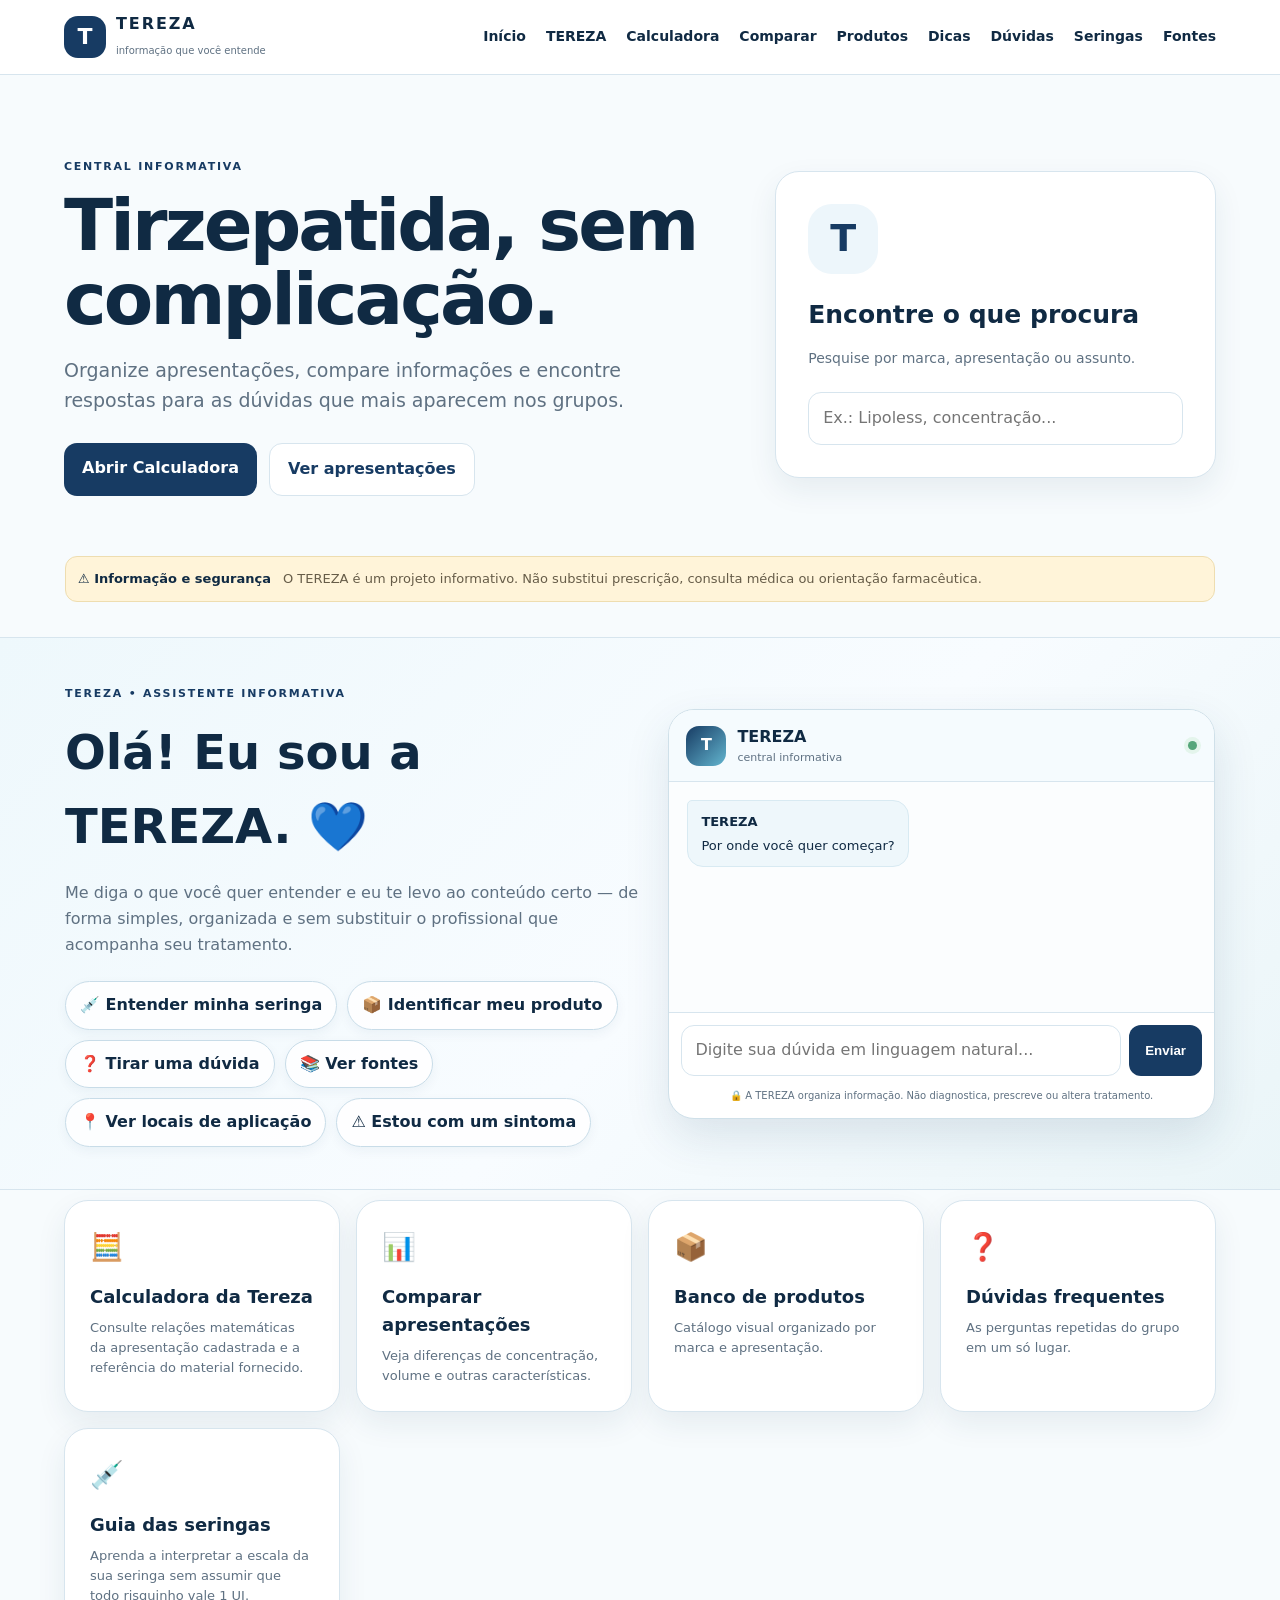
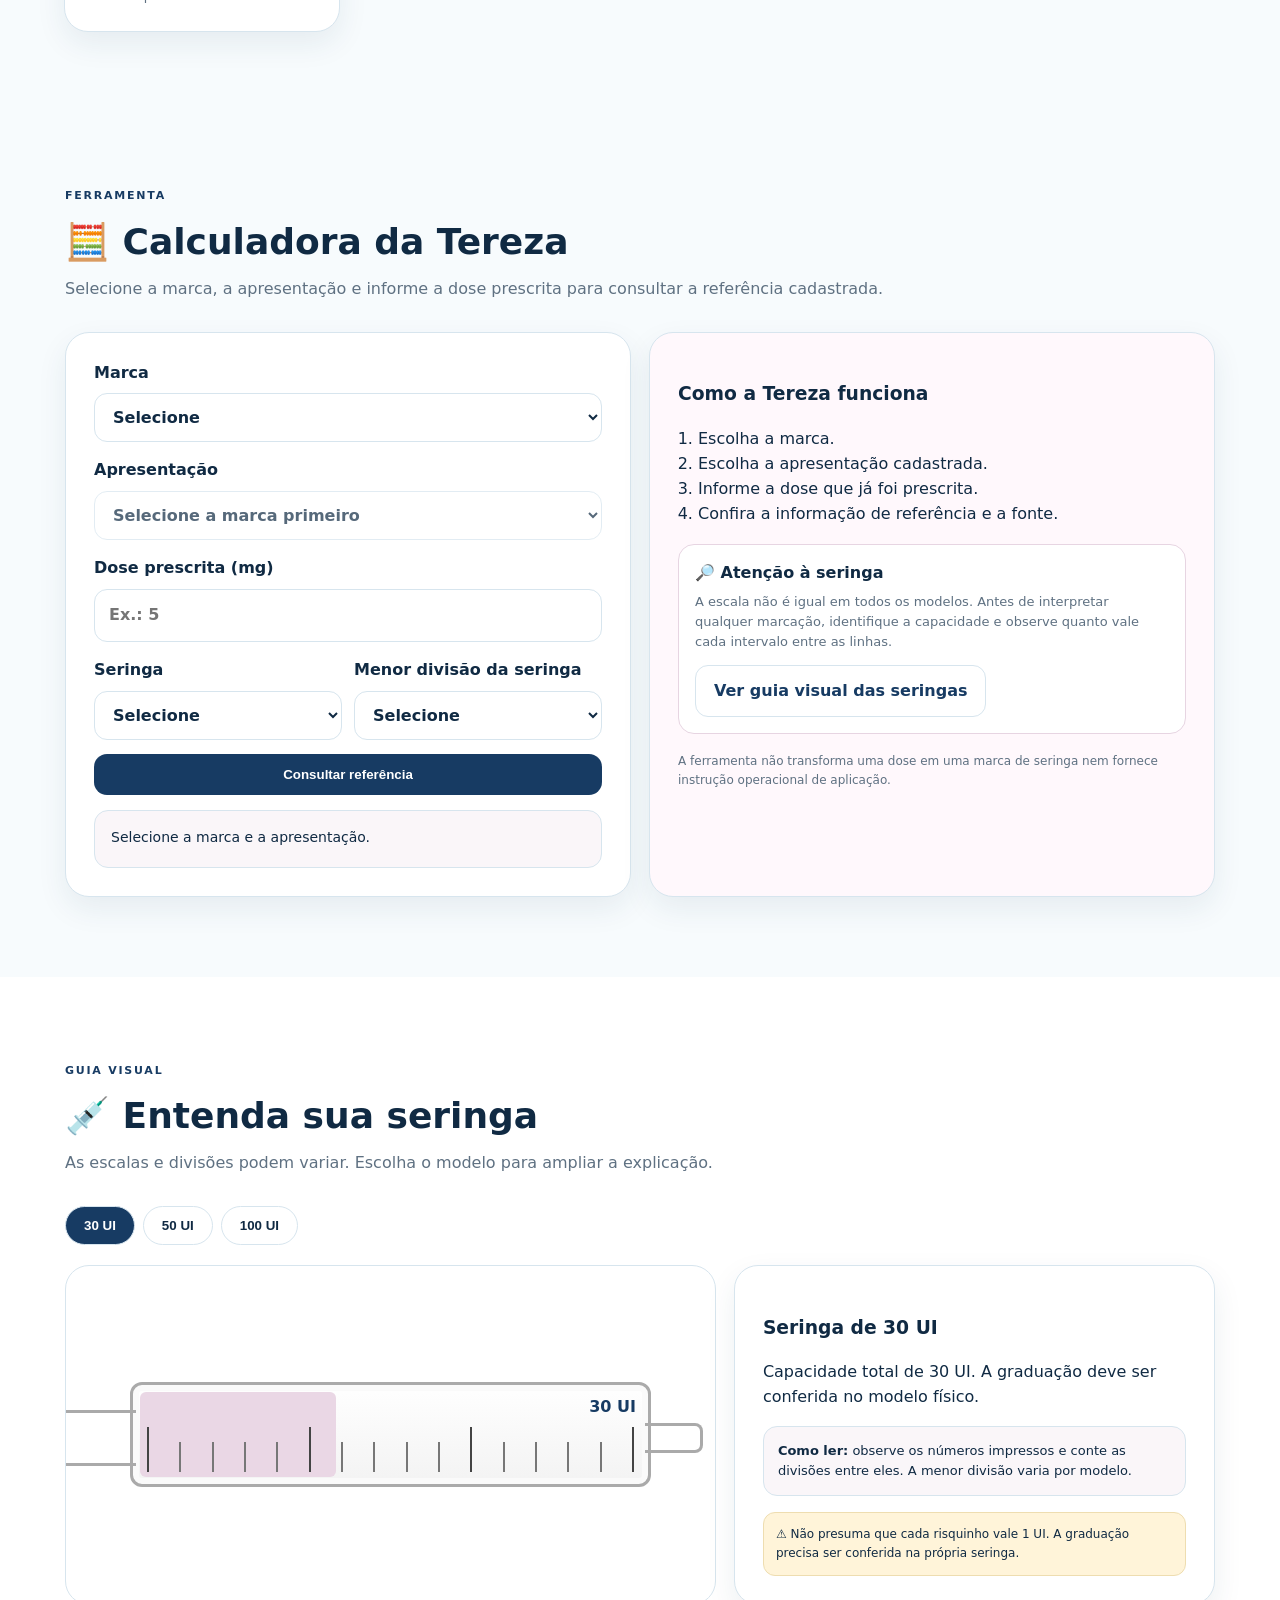
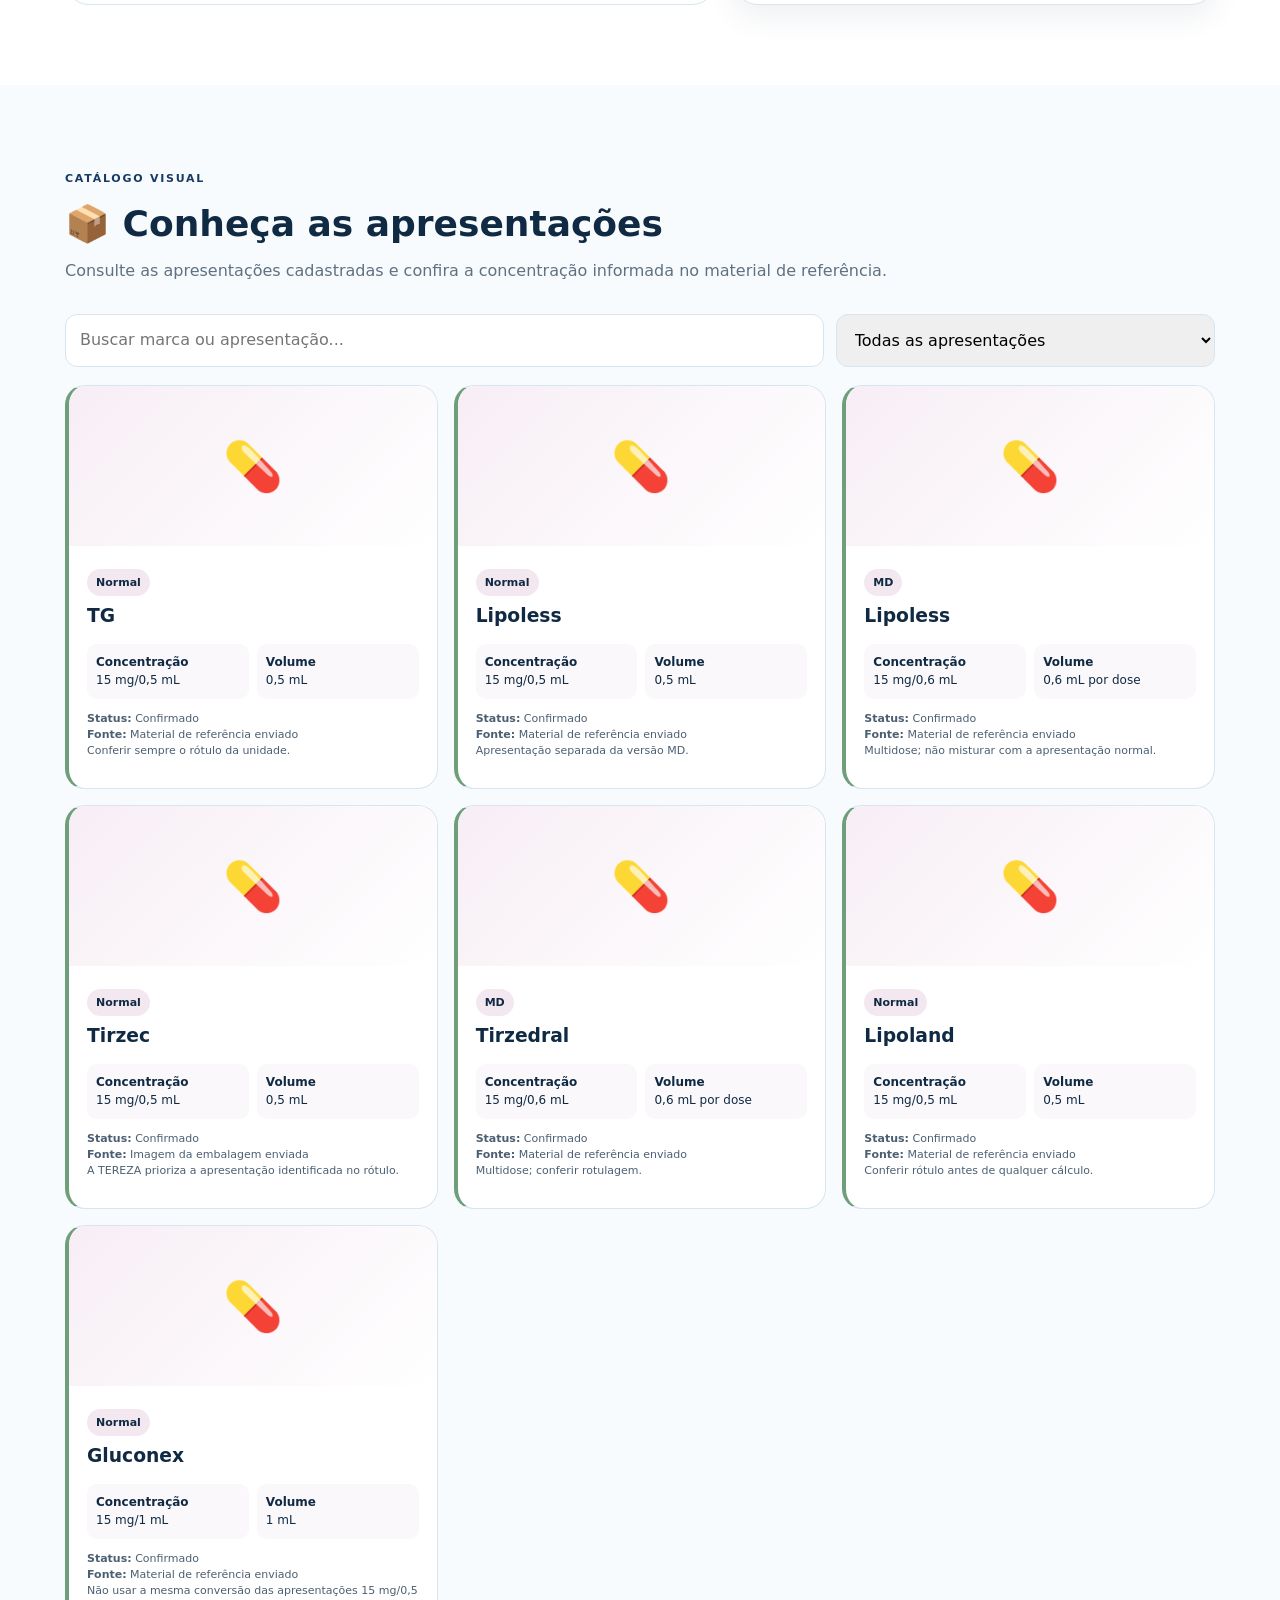
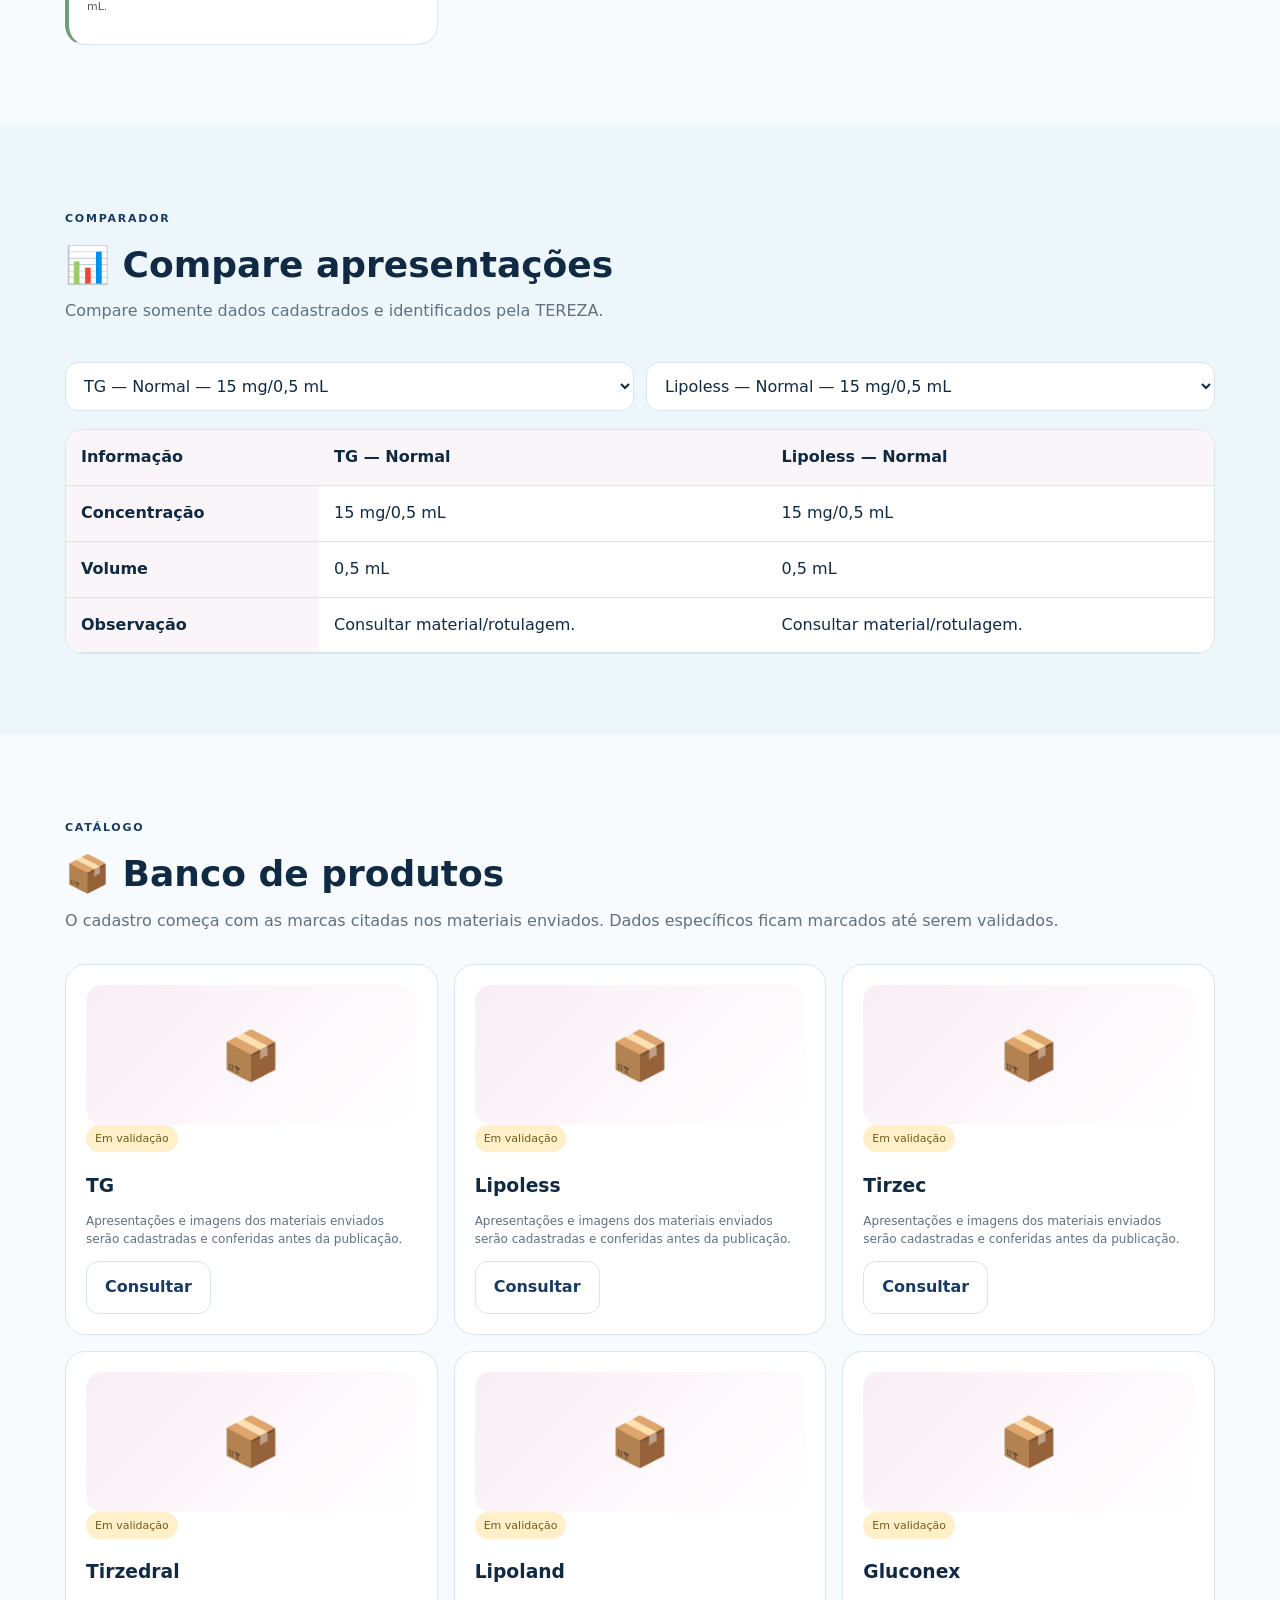
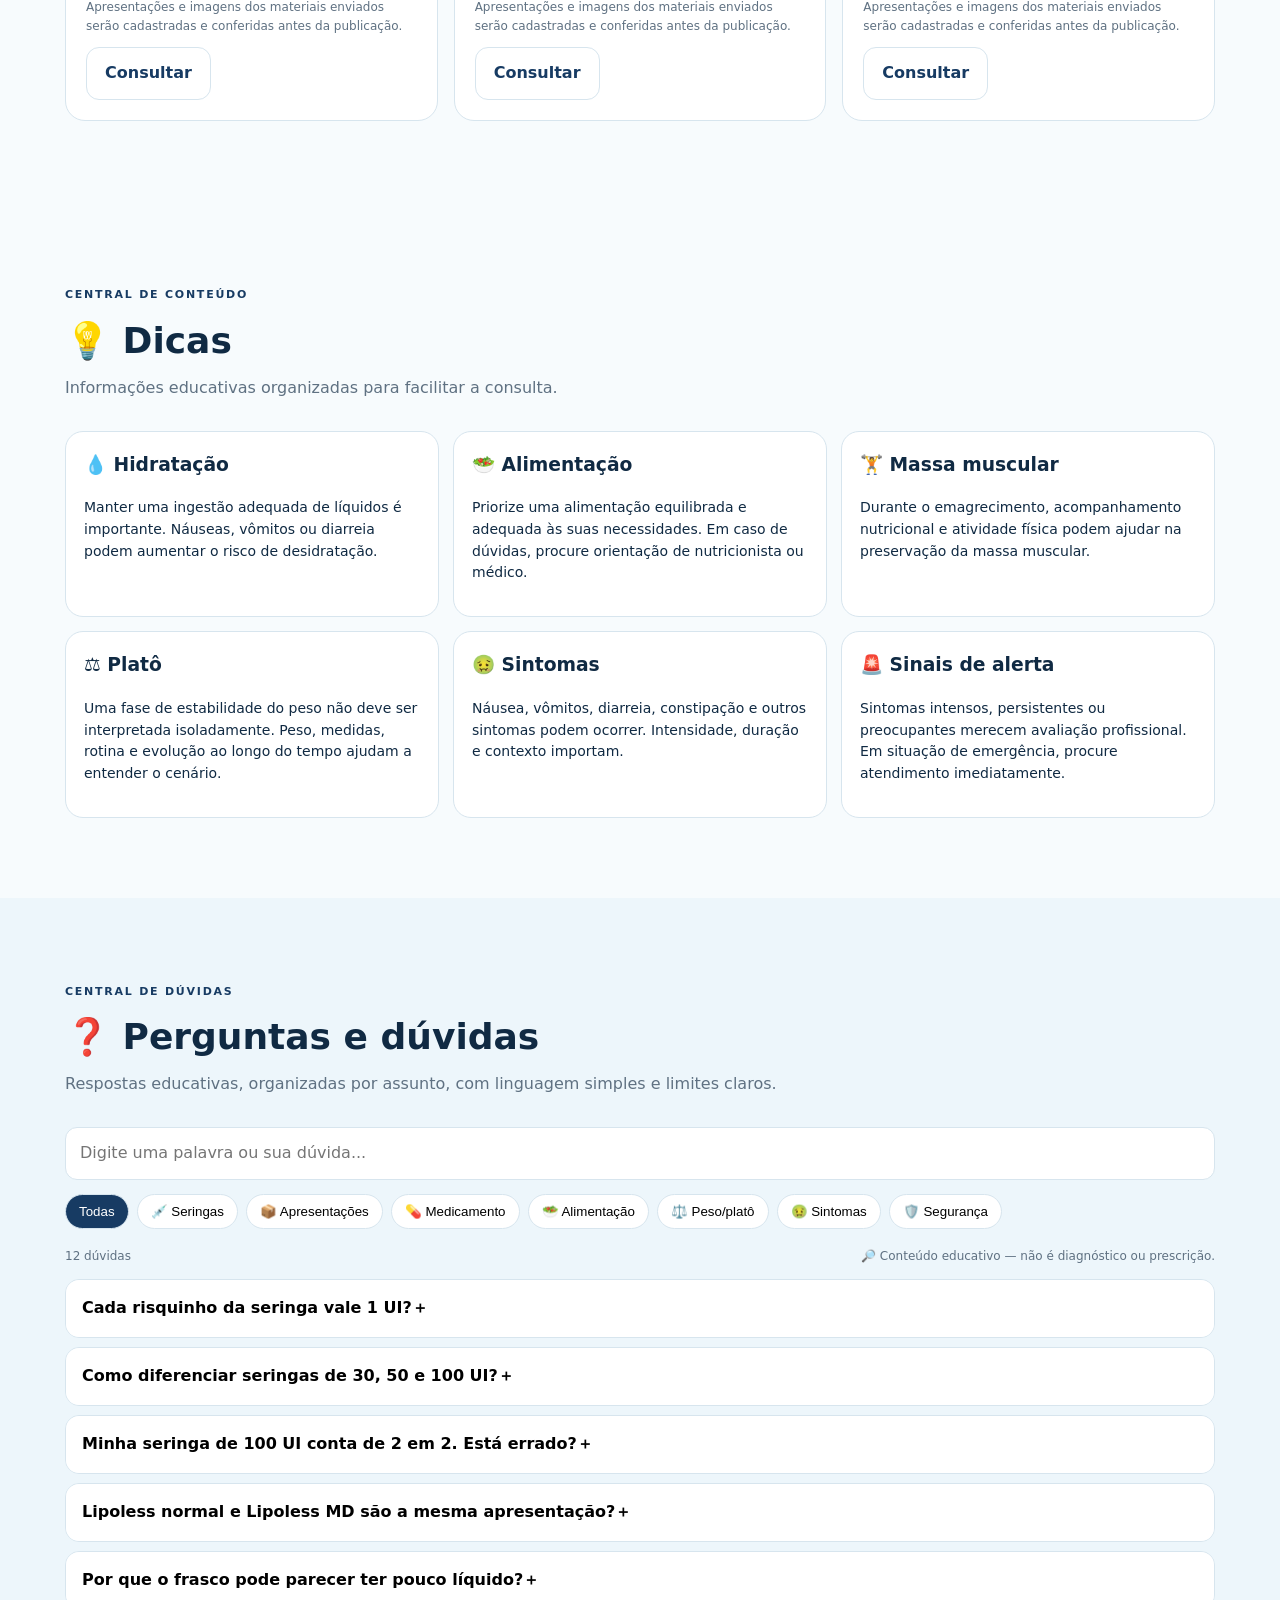
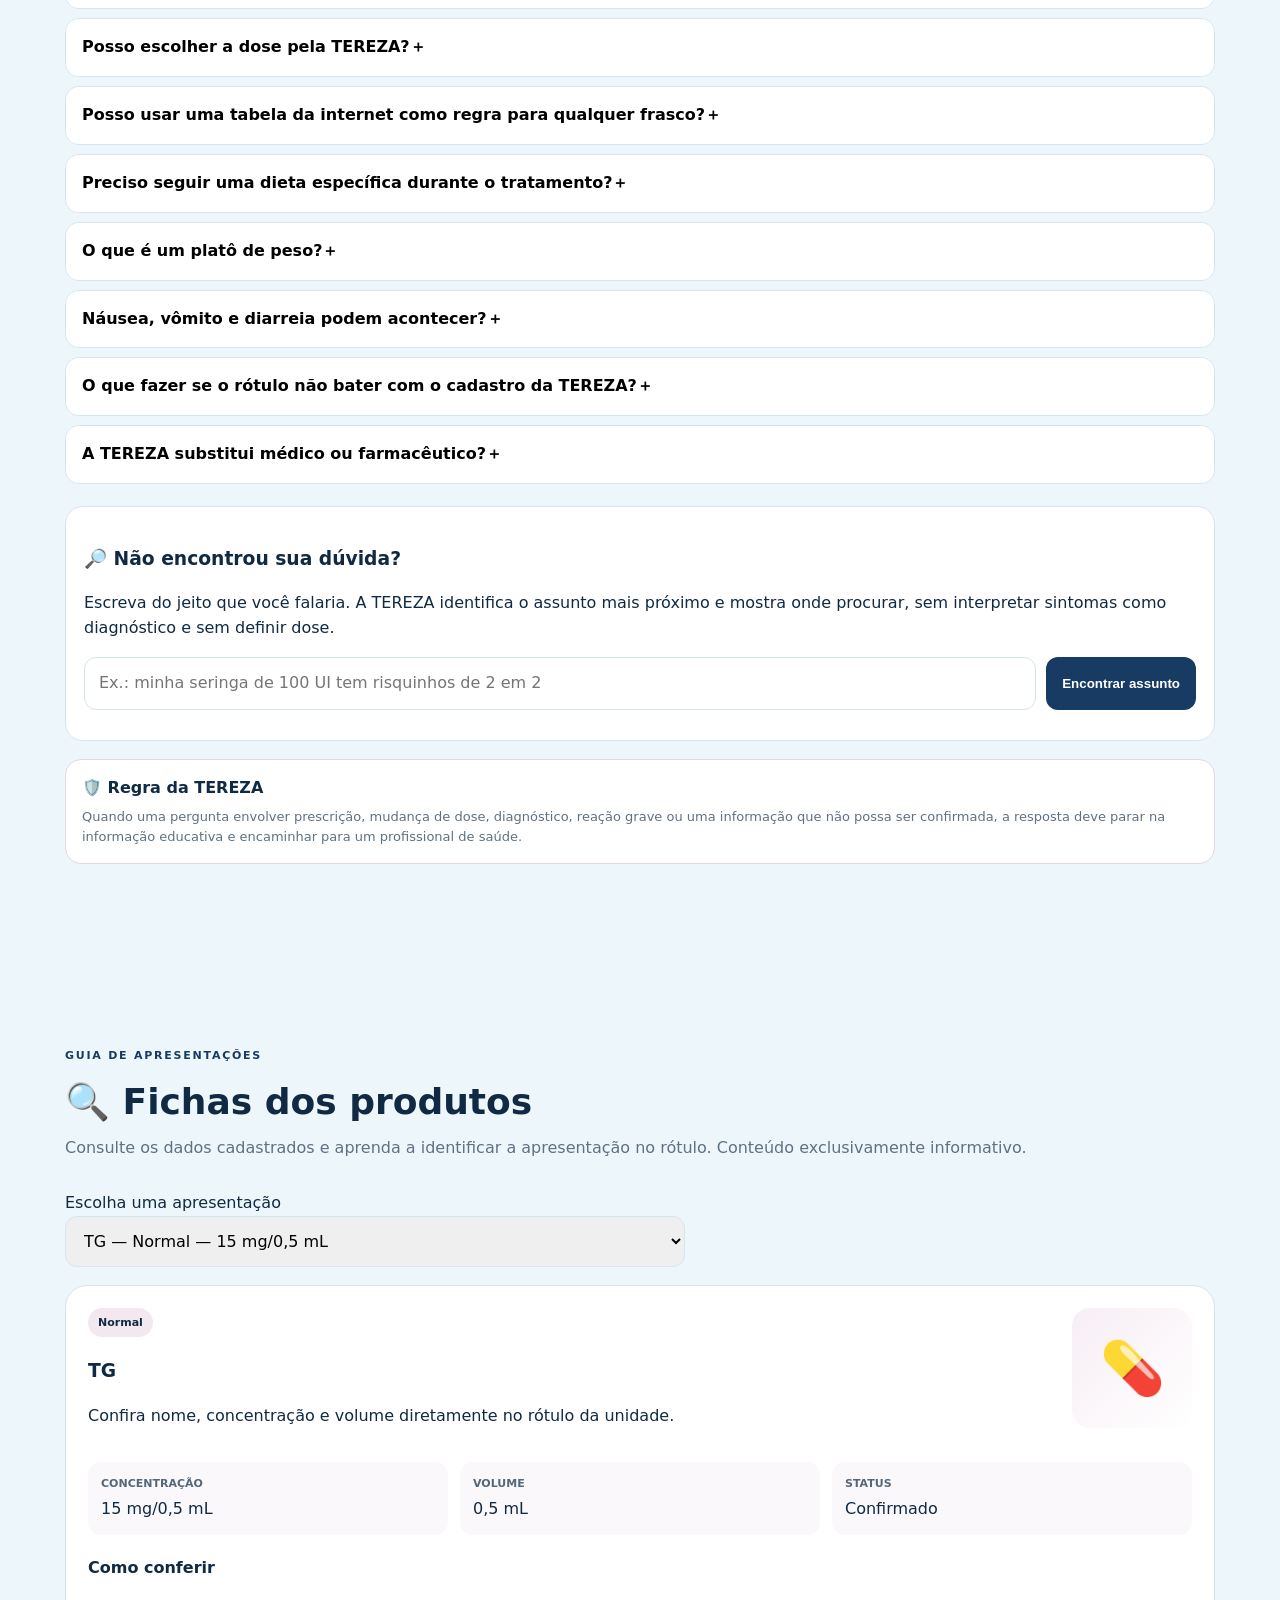
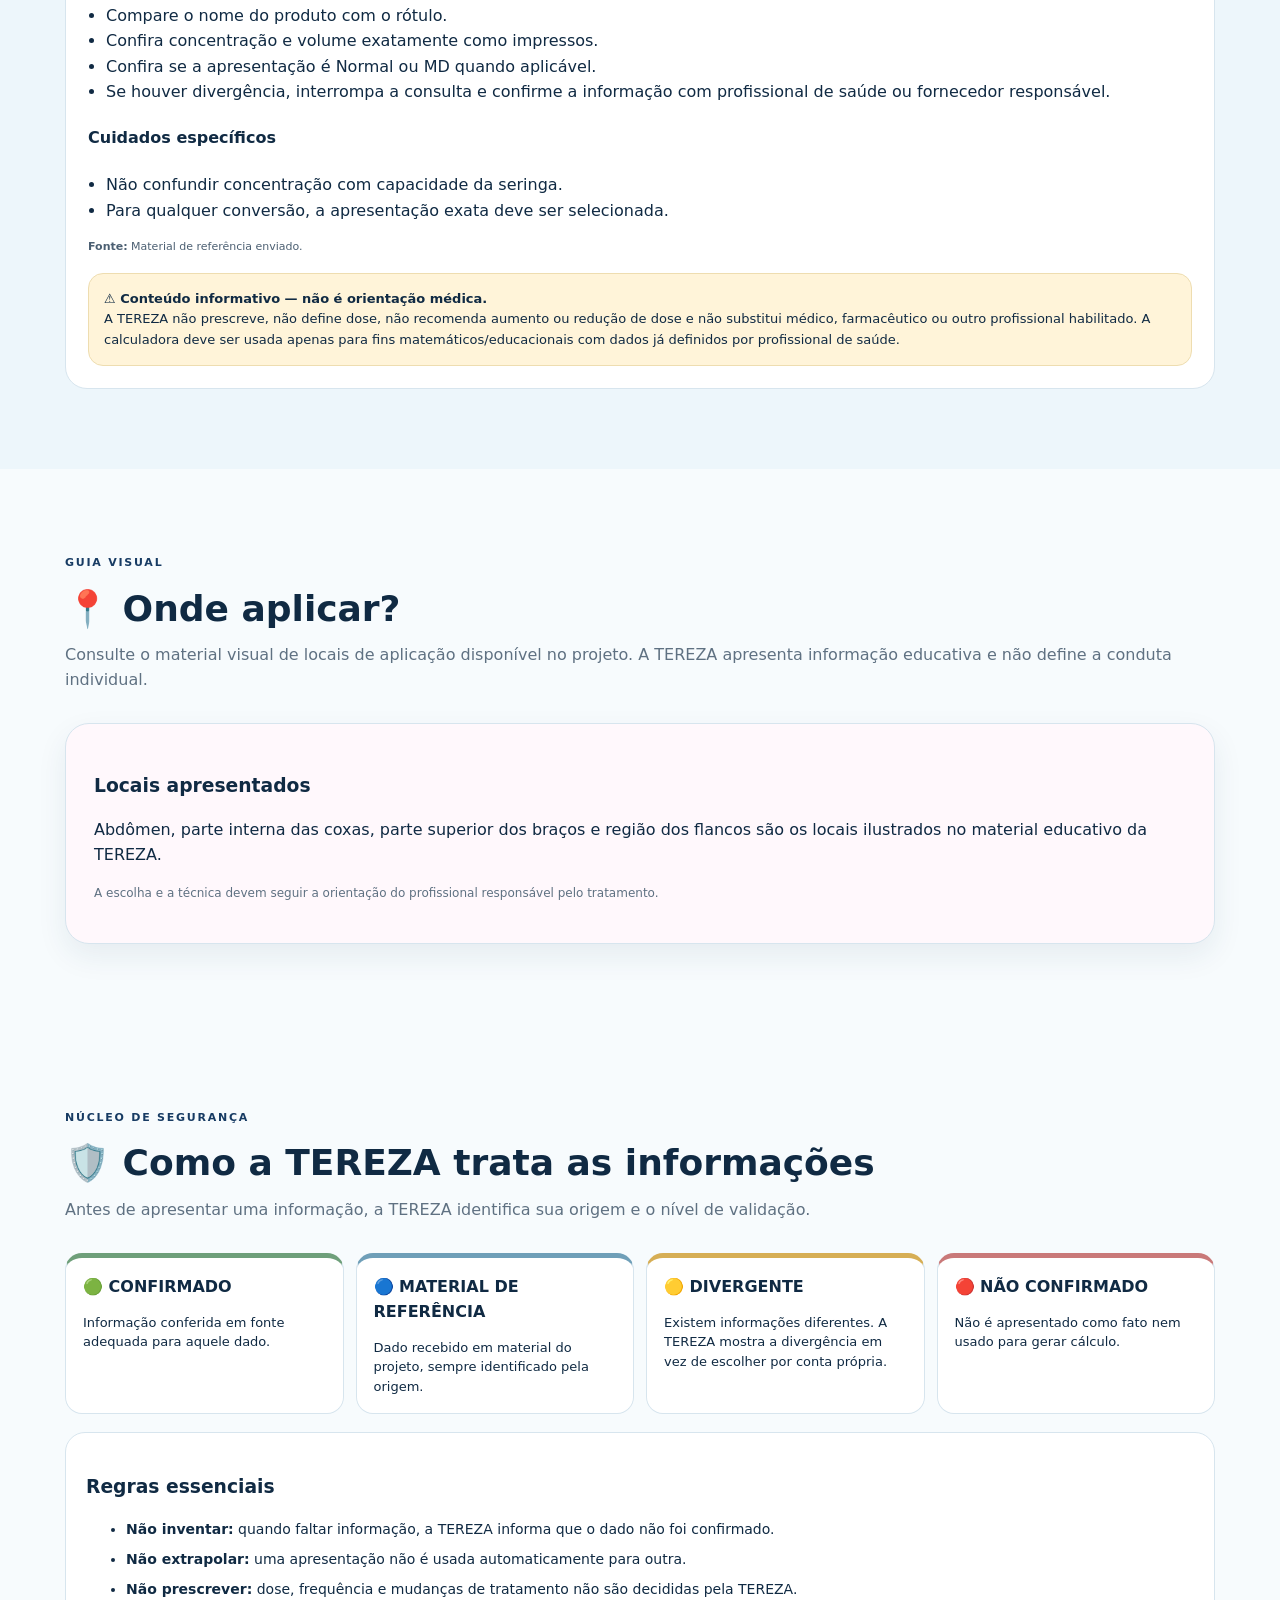
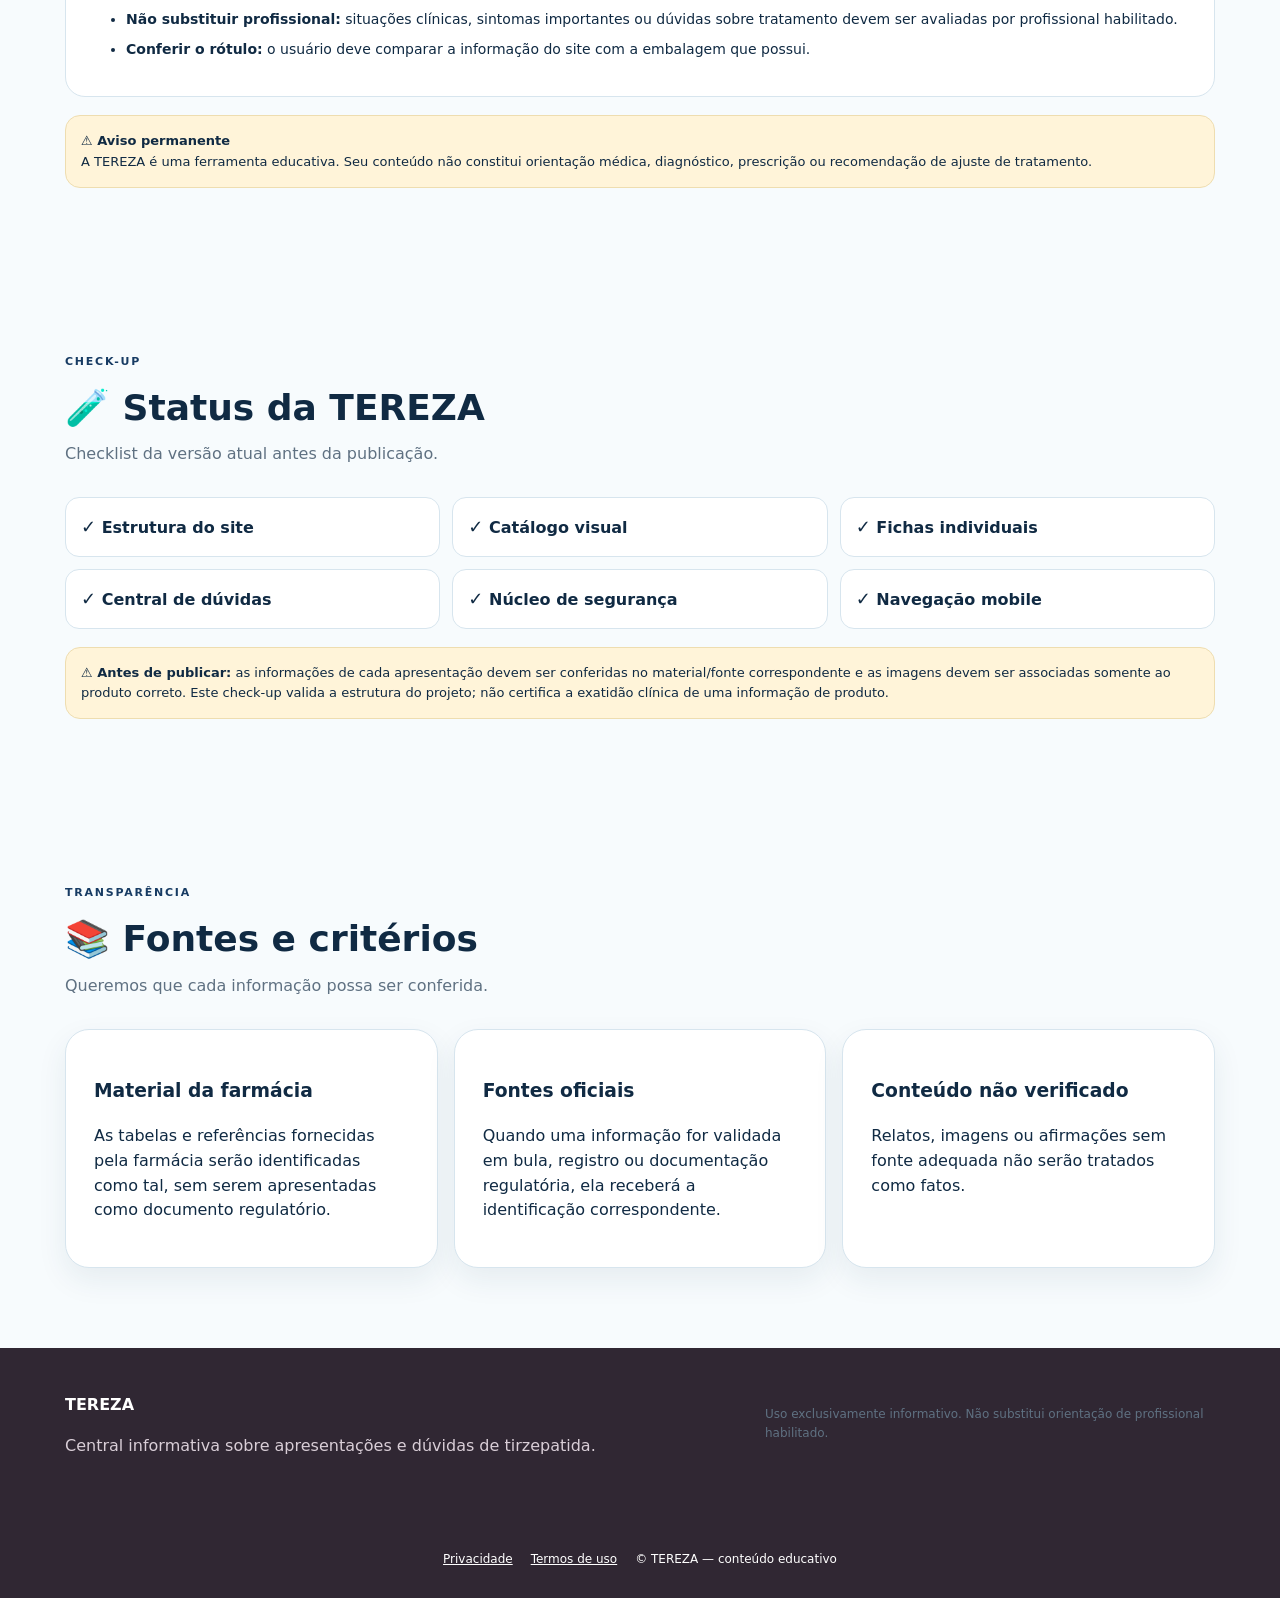
==== commit ec3a2440: "Etapa 16 - publicação dos arquivos reais" ====
--- a/index.html
+++ b/index.html
@@ -6,7 +6,6 @@
 <meta name="theme-color" content="#8d3f72">
 <meta name="description" content="TEREZA — central informativa para organizar apresentações, dúvidas e fontes sobre tirzepatida.">
 <title>TEREZA — Central de informações</title>
-<link rel="manifest" href="manifest.json">
 <link rel="icon" href="data:image/svg+xml,%3Csvg xmlns='http://www.w3.org/2000/svg' viewBox='0 0 100 100'%3E%3Ccircle cx='50' cy='50' r='46' fill='%238d3f72'/%3E%3Ctext x='50' y='65' text-anchor='middle' font-size='52' fill='white' font-family='Arial'%3ET%3C/text%3E%3C/svg%3E">
 <link rel="stylesheet" href="styles.css">
 
@@ -22,7 +21,7 @@
   <div class="brand"><span class="brand-mark">T</span><div><b>TEREZA</b><small>informação que você entende</small></div></div>
   <button class="menu" id="menuBtn" aria-label="Abrir menu">☰</button>
   <nav id="nav">
-    <a href="#inicio">Início</a><a href="#assistente">TEREZA</a><a href="#calculadora">Calculadora</a><a href="#comparar">Comparar</a>
+    <a href="#inicio">Início</a><a href="#assistente">TEREZA</a><a href="#calculadora">Calculadora</a><a href="#comparador">Comparar</a>
     <a href="#produtos">Produtos</a><a href="#dicas">Dicas</a><a href="#duvidas">Dúvidas</a><a href="#seringas">Seringas</a><a href="#fontes">Fontes</a>
   </nav>
 </header>
@@ -71,7 +70,7 @@
 
 <section class="cards">
   <a href="#calculadora" class="feature"><span>🧮</span><h2>Calculadora da Tereza</h2><p>Consulte relações matemáticas da apresentação cadastrada e a referência do material fornecido.</p></a>
-  <a href="#comparar" class="feature"><span>📊</span><h2>Comparar apresentações</h2><p>Veja diferenças de concentração, volume e outras características.</p></a>
+  <a href="#comparador" class="feature"><span>📊</span><h2>Comparar apresentações</h2><p>Veja diferenças de concentração, volume e outras características.</p></a>
   <a href="#produtos" class="feature"><span>📦</span><h2>Banco de produtos</h2><p>Catálogo visual organizado por marca e apresentação.</p></a>
   <a href="#duvidas" class="feature"><span>❓</span><h2>Dúvidas frequentes</h2><p>As perguntas repetidas do grupo em um só lugar.</p></a>
   <a href="#seringas" class="feature"><span>💉</span><h2>Guia das seringas</h2><p>Aprenda a interpretar a escala da sua seringa sem assumir que todo risquinho vale 1 UI.</p></a>
@@ -143,18 +142,6 @@
   <div class="product-grid" id="products"></div>
 </section>
 
-
-
-<section id="seringas" class="section syringe-section">
-  <div class="section-head"><span class="eyebrow">GUIA VISUAL</span><h2>💉 Como ler as marcações da seringa</h2><p><b>Regra principal:</b> não presuma que cada risquinho representa 1 UI. A graduação depende do modelo da seringa.</p></div>
-  <div class="warning-card"><b>⚠️ Uma seringa de 100 UI pode ter uma escala diferente de outra seringa de 100 UI.</b><span>O número 30, 50 ou 100 UI informa a capacidade da escala; ele, sozinho, não informa quanto vale cada pequeno intervalo.</span></div>
-  <div class="syringe-grid">
-    <article class="syringe-card"><img src="syringes-scale.jpg" alt="Exemplo visual de seringas com diferentes escalas" onerror="this.src='syringes-scale.jpg'"><h3>Observe os intervalos</h3><p>Primeiro identifique os números maiores. Depois conte os pequenos intervalos entre duas marcações numeradas. É isso que determina a leitura da escala.</p></article>
-    <article class="syringe-card"><img src="syringes-reference.jpg" alt="Tabela visual enviada como material de referência"><h3>Não misture escalas</h3><p>Materiais de terceiros podem apresentar tabelas diferentes. A Tereza deve mostrar a origem de cada material e não tratar uma tabela de internet como regra universal.</p></article>
-    <article class="syringe-card"><img src="syringes-example.jpg" alt="Material visual sobre fracionamento de tirzepatida"><h3>Quando houver dúvida</h3><p>Se a escala da sua seringa não estiver clara, não tente “adivinhar” a divisão. Confirme o modelo e a graduação com o profissional que orientou o uso.</p></article>
-  </div>
-  <div class="scale-demo"><h3>Checklist rápido</h3><div class="check-grid"><div><b>1</b><span>Veja a capacidade: 30, 50 ou 100 UI.</span></div><div><b>2</b><span>Leia os números impressos na própria seringa.</span></div><div><b>3</b><span>Conte os intervalos entre duas marcações conhecidas.</span></div><div><b>4</b><span>Não conclua que cada risquinho vale 1 UI sem verificar a escala.</span></div></div></div>
-</section>
 
 
 <section id="dicas" class="section">
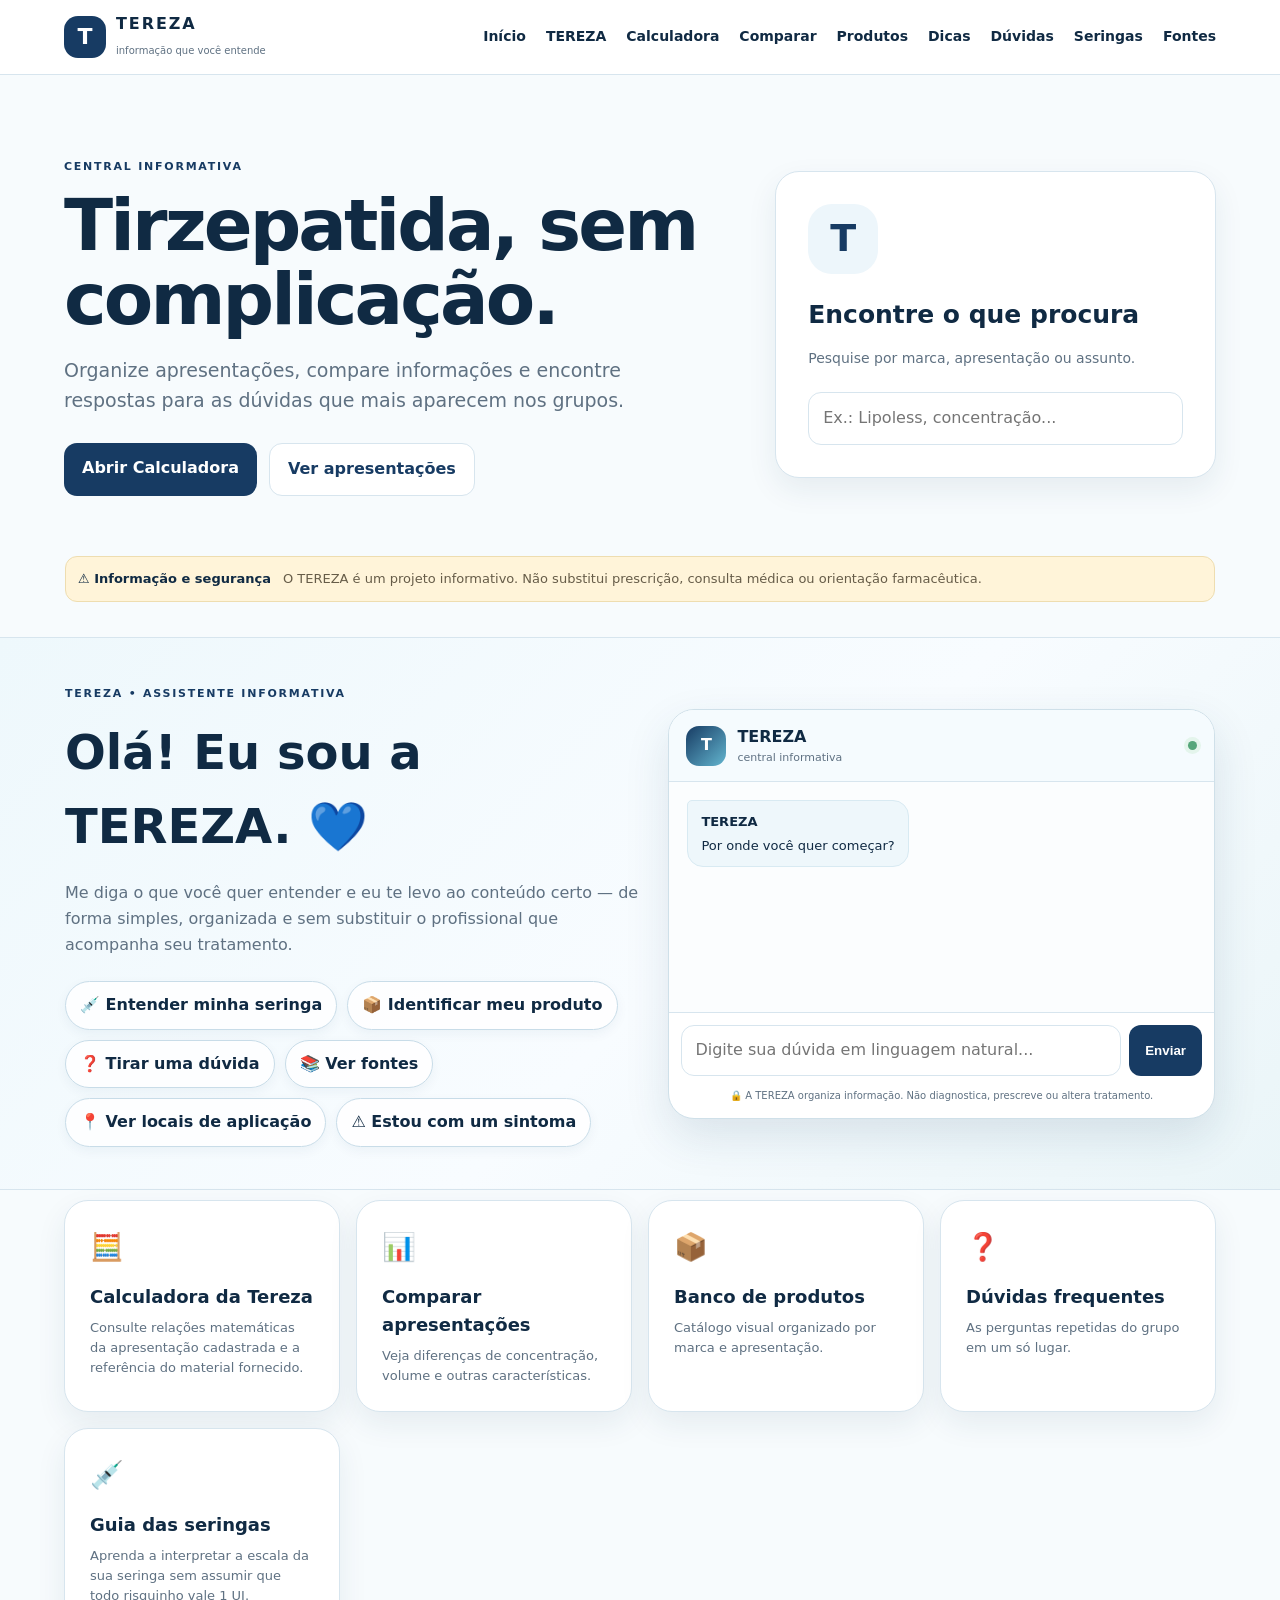
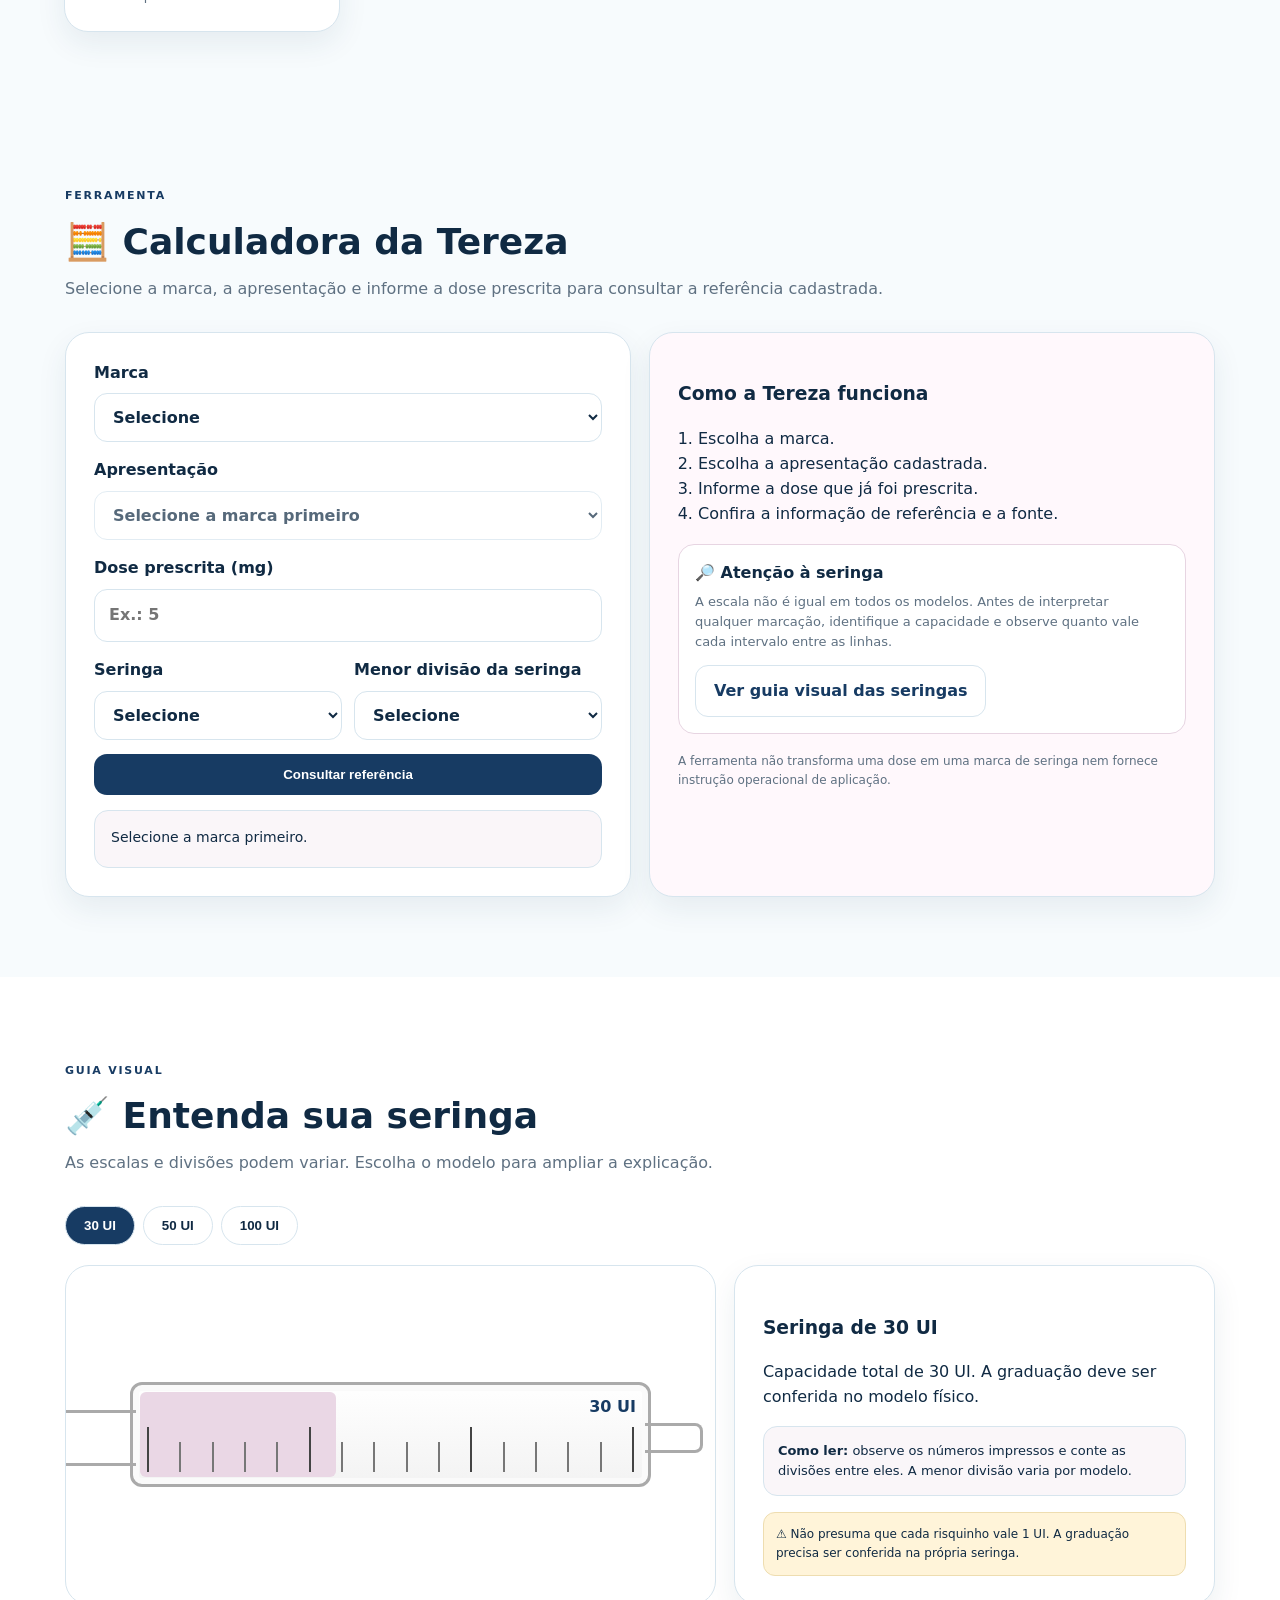
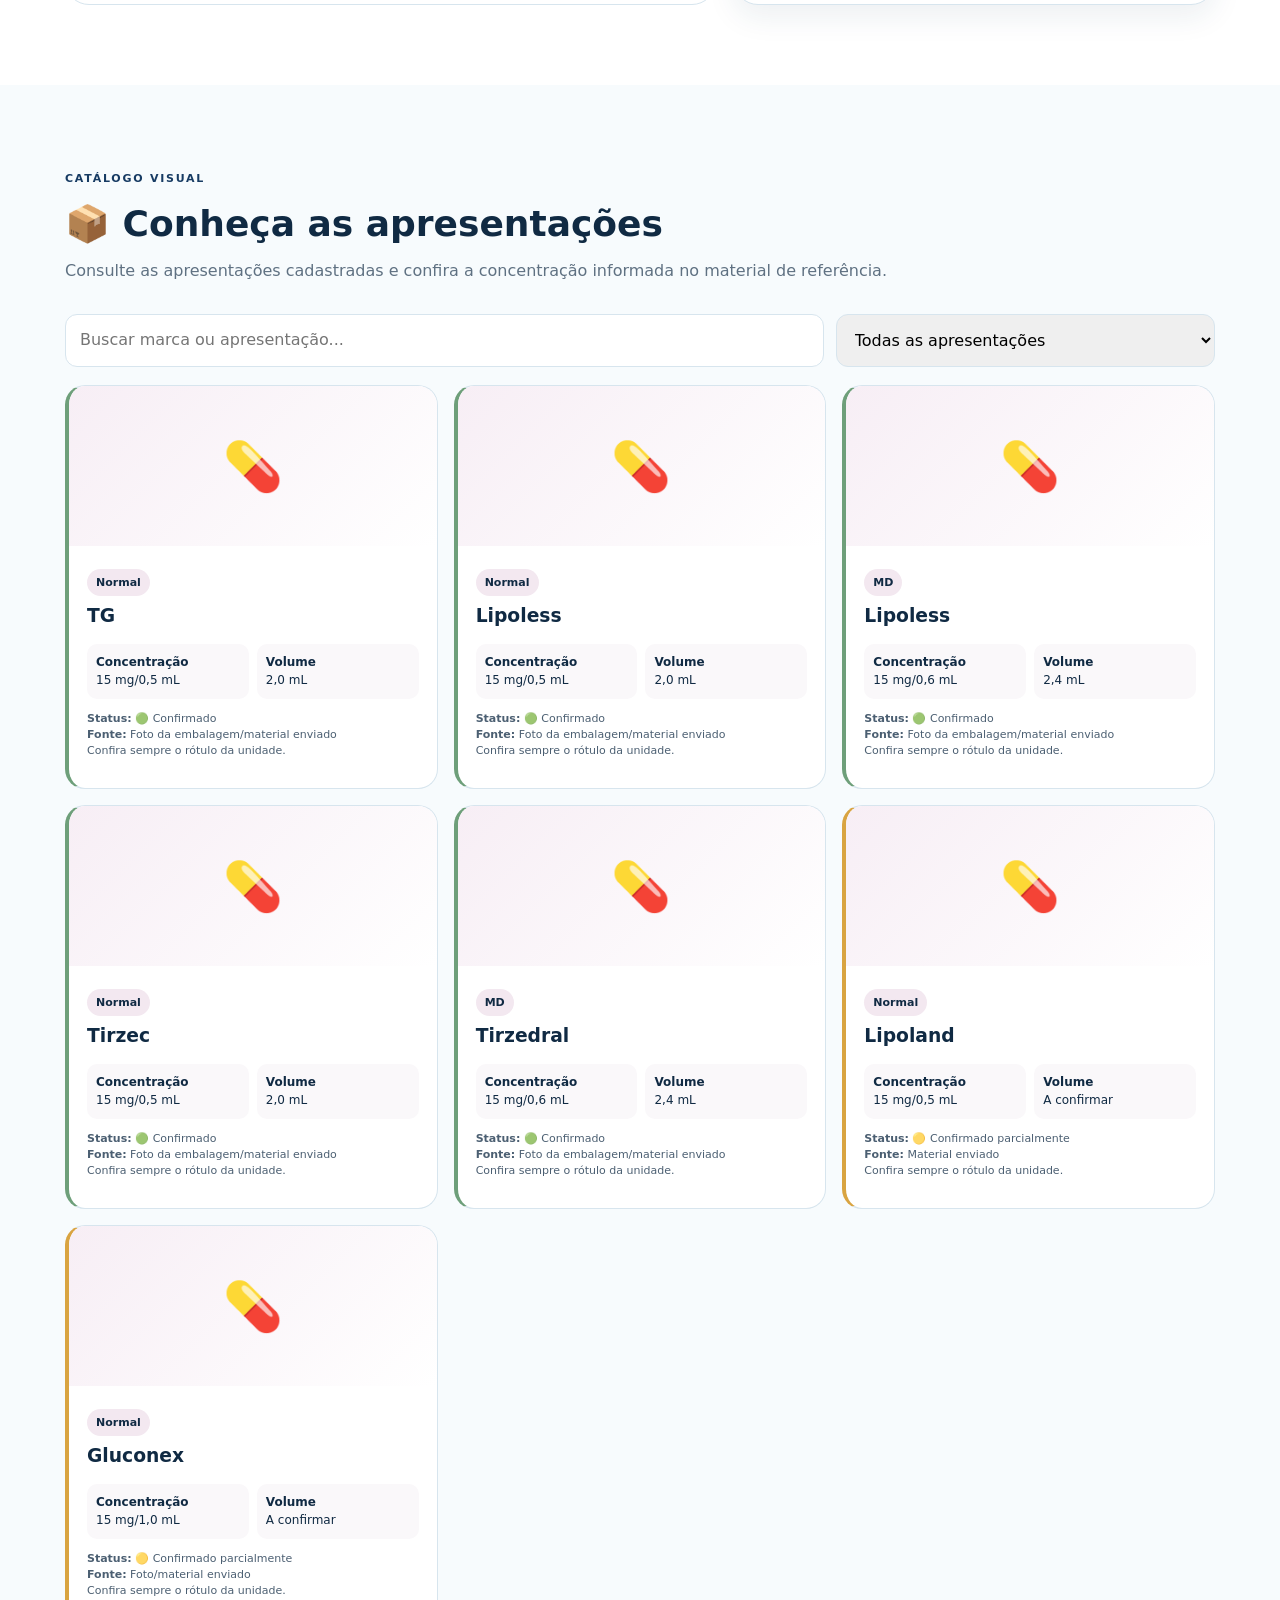
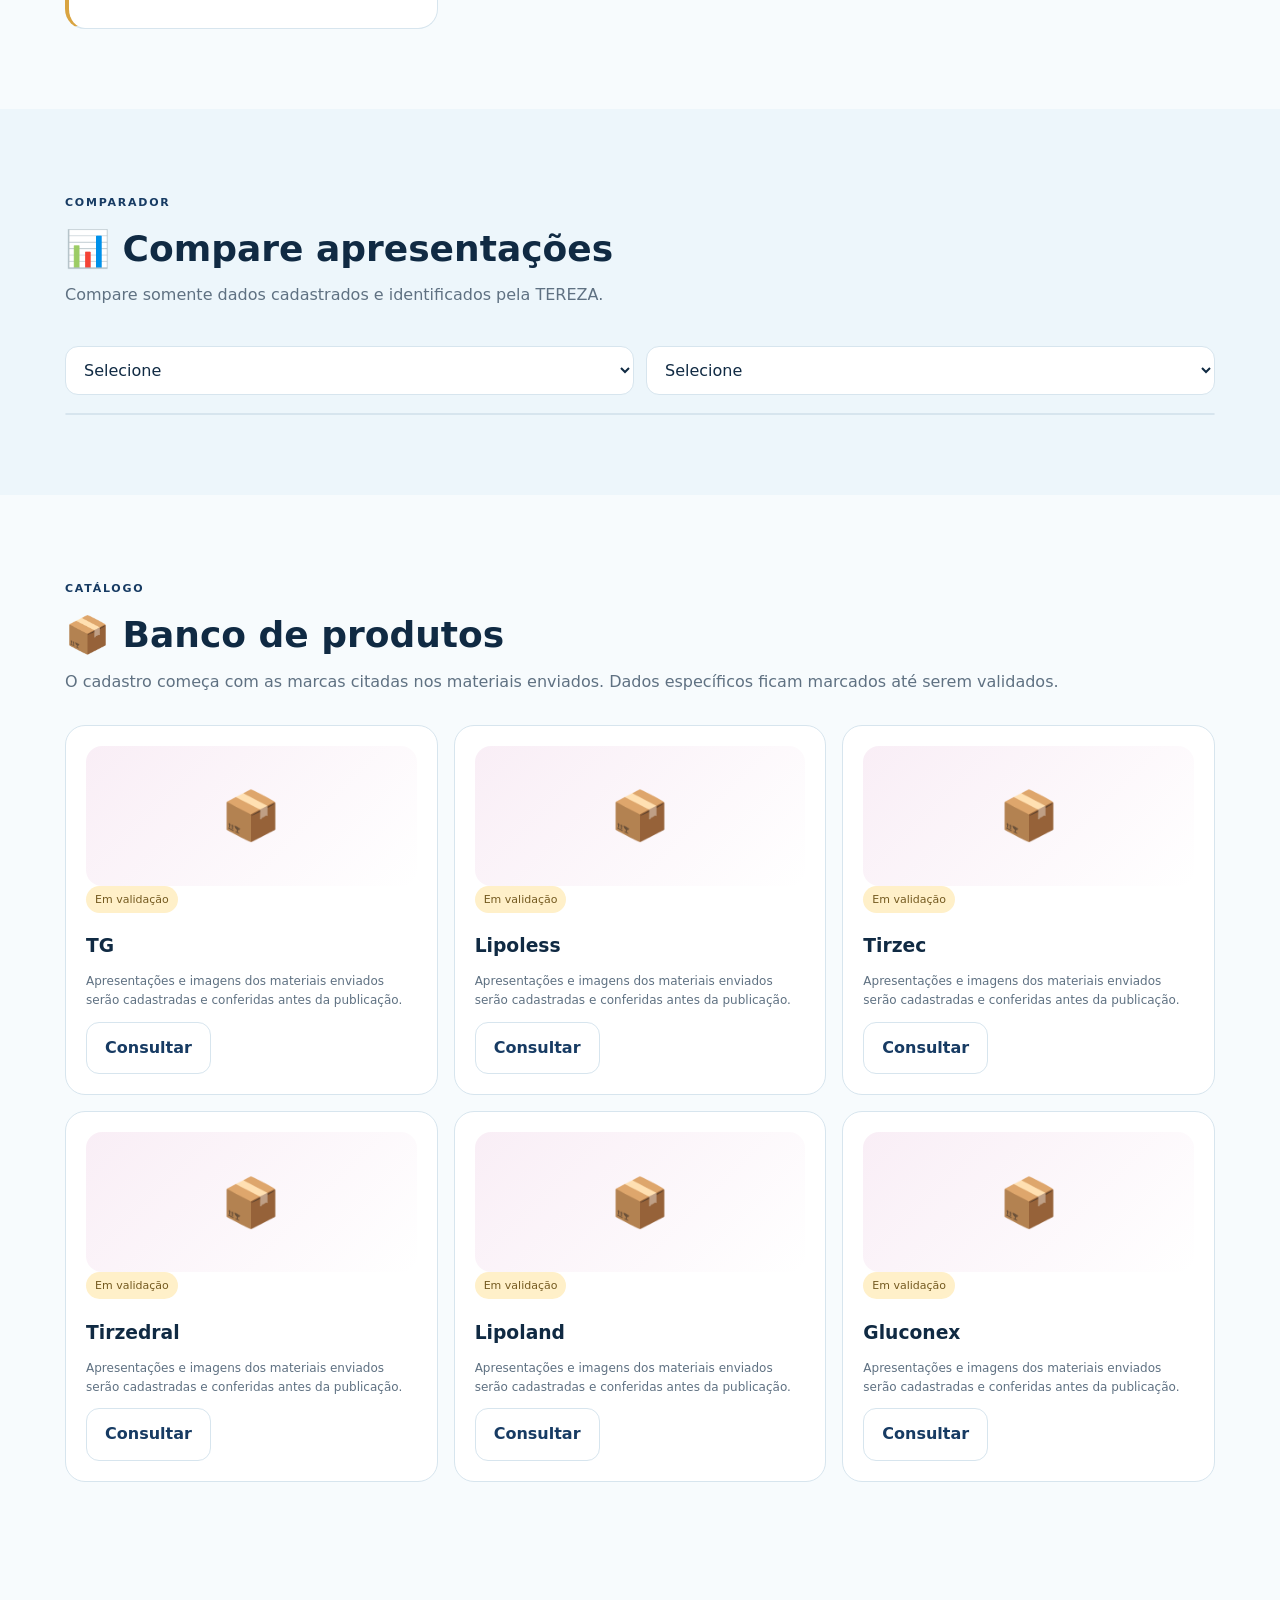
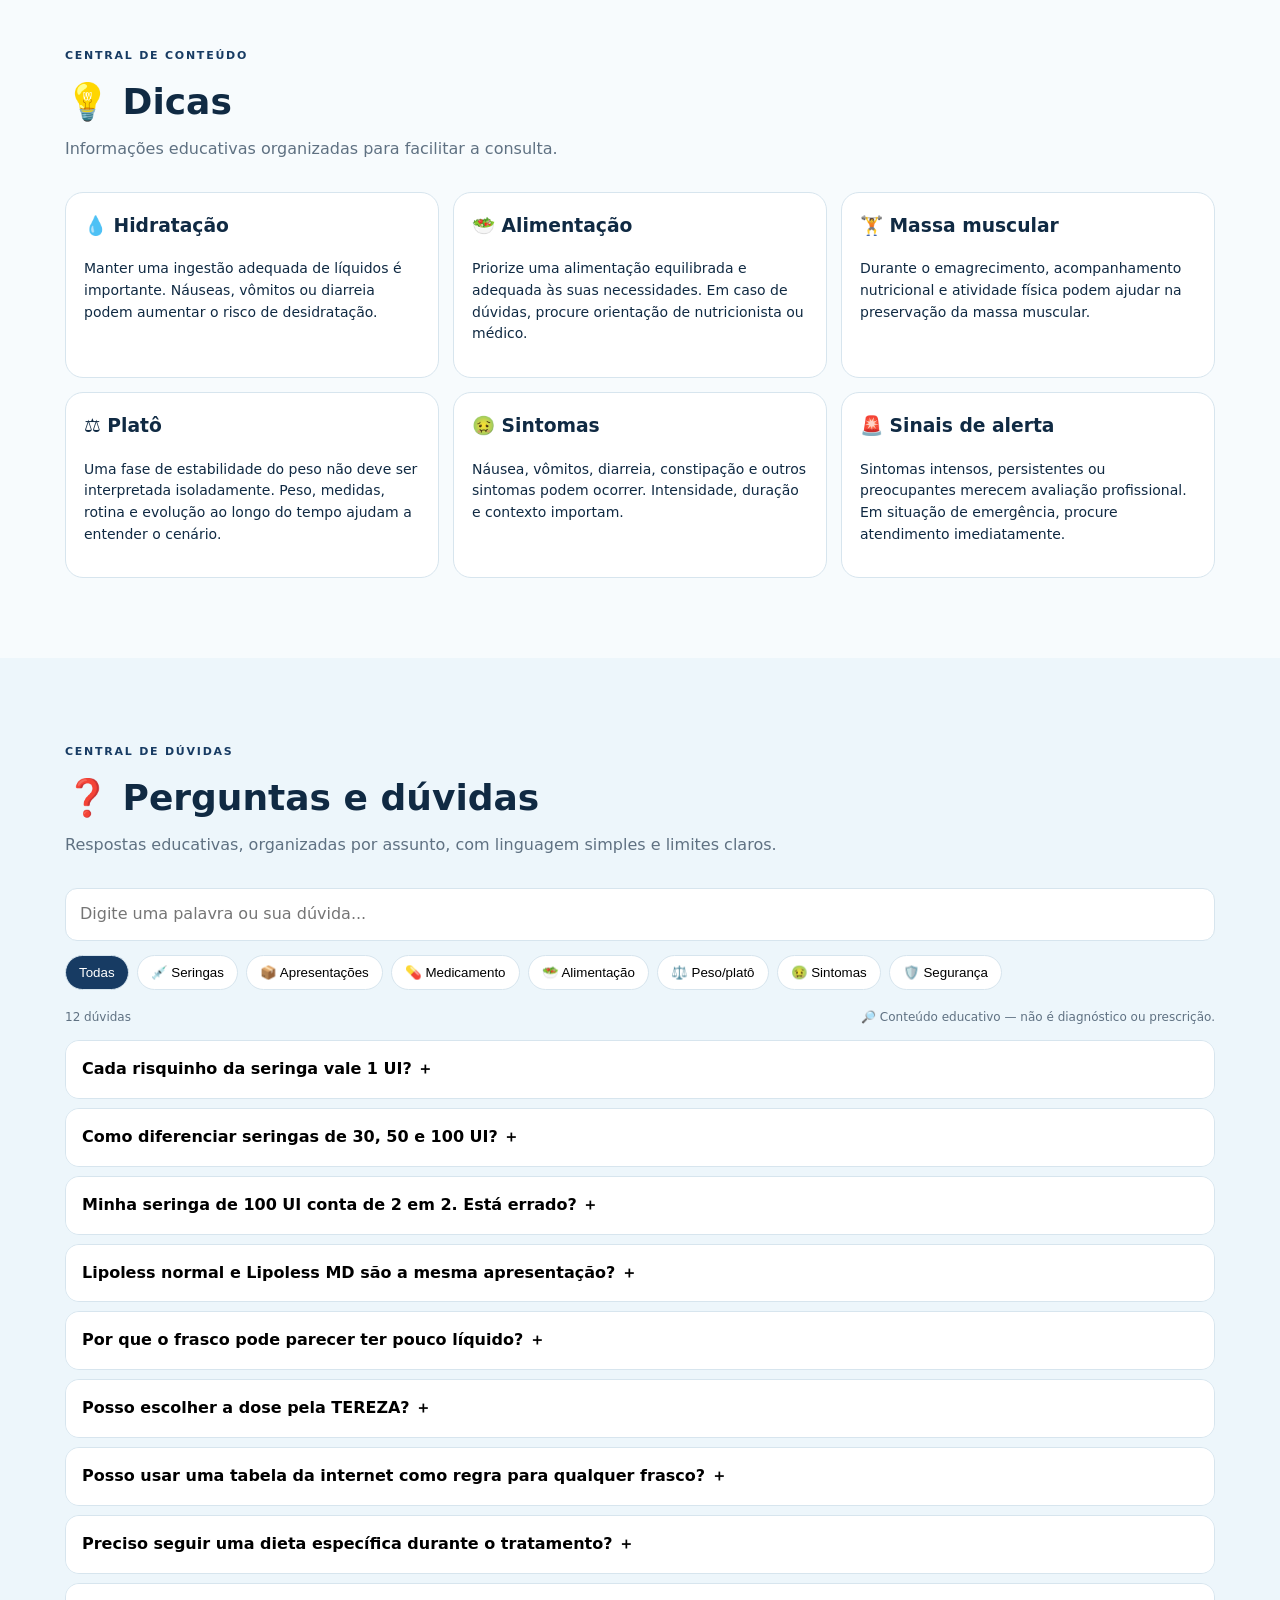
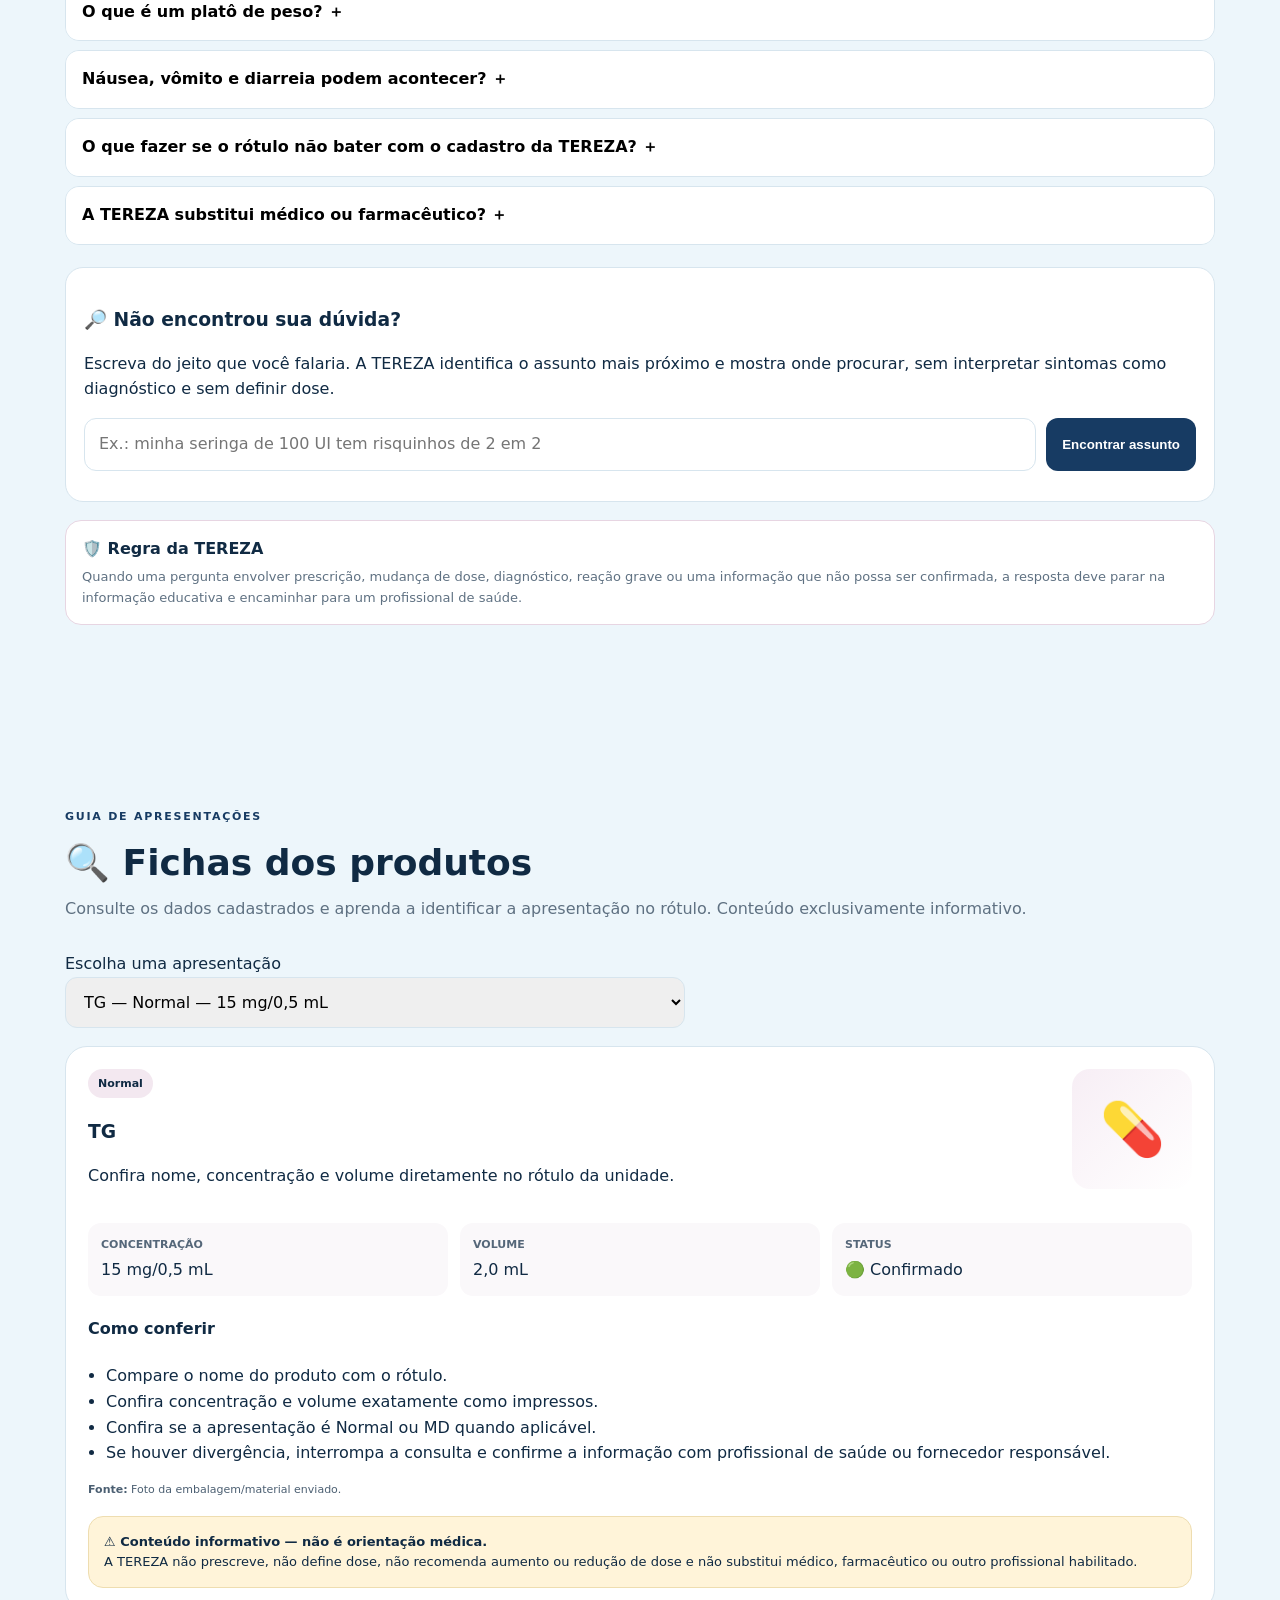
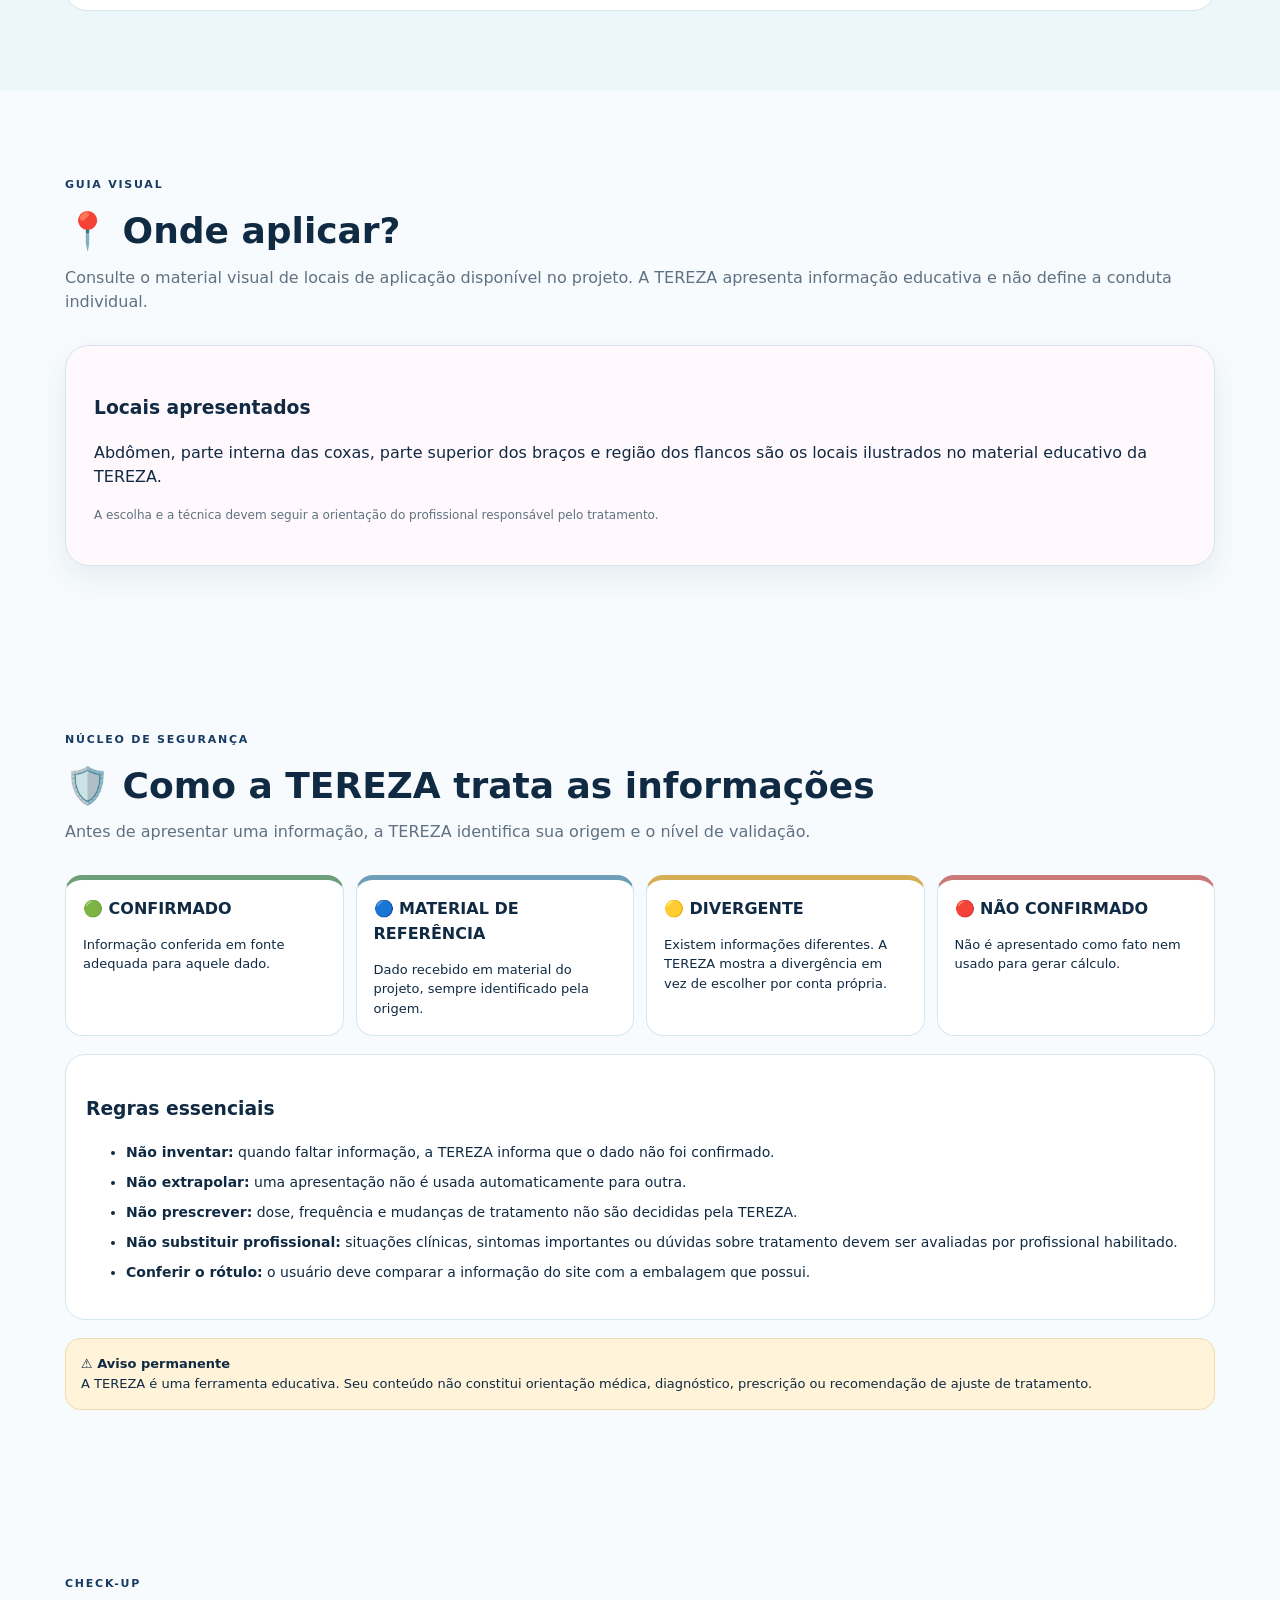
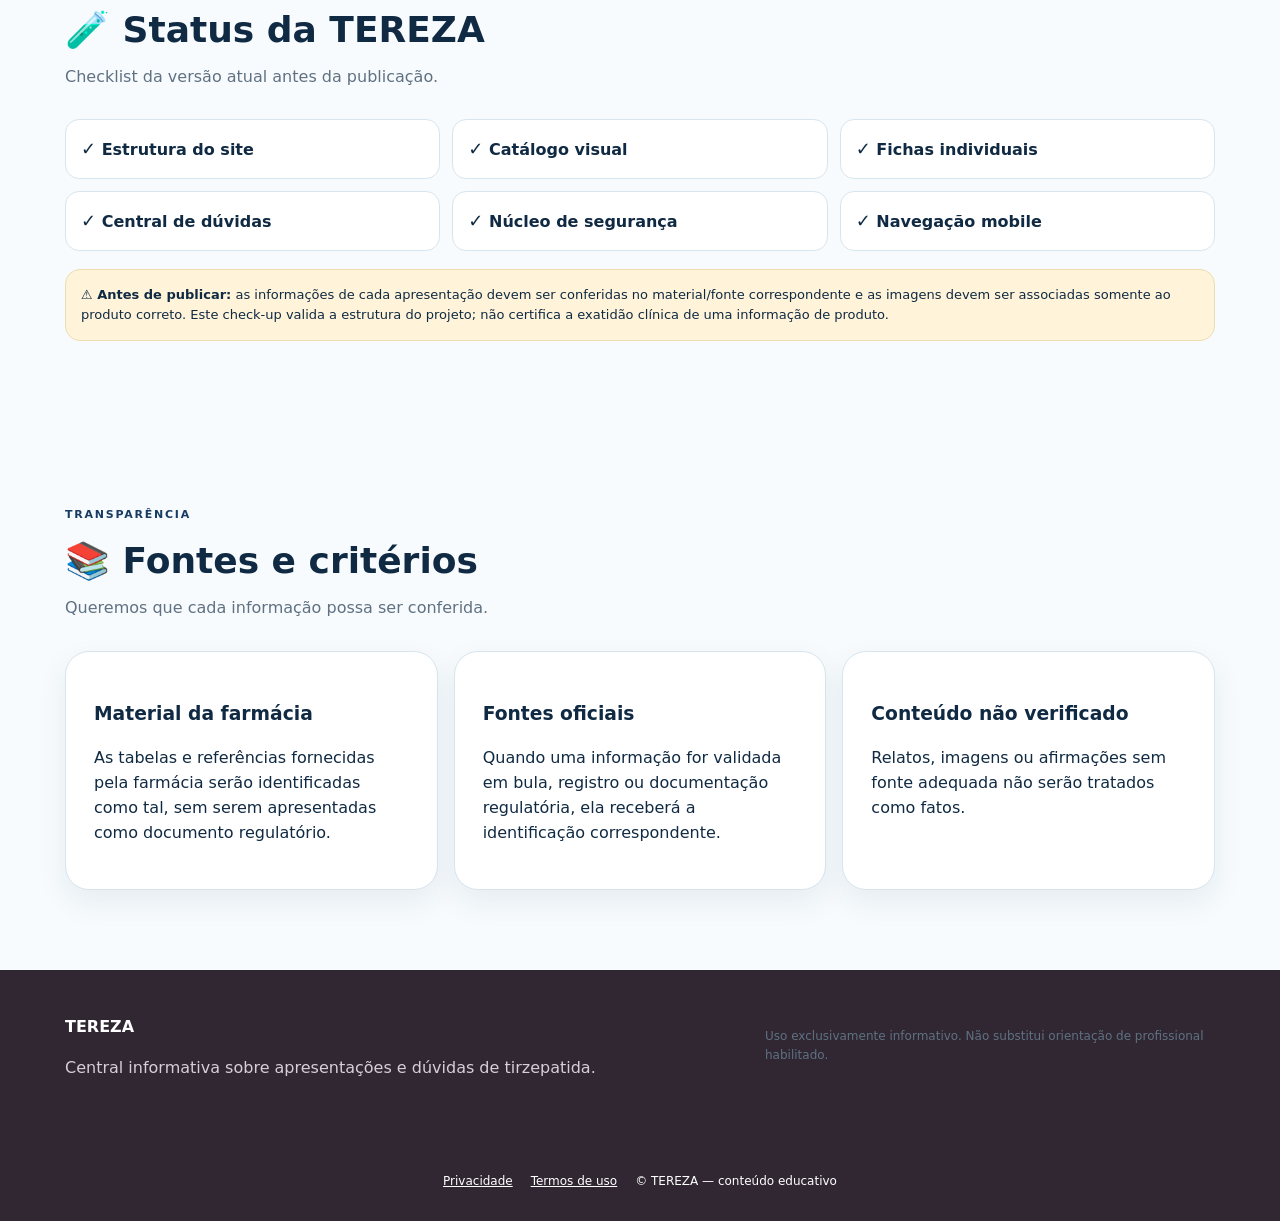
==== commit e0e1deba: "Add files via upload" ====
--- a/index.html
+++ b/index.html
@@ -95,9 +95,6 @@
   </div>
 </section>
 
-
-
-
 <section id="seringas" class="section syringe-section">
   <div class="section-head"><span class="eyebrow">GUIA VISUAL</span><h2>💉 Entenda sua seringa</h2>
   <p>As escalas e divisões podem variar. Escolha o modelo para ampliar a explicação.</p></div>
@@ -119,7 +116,6 @@
   </div>
 </section>
 
-
 <section id="catalogo" class="section">
   <div class="section-head"><span class="eyebrow">CATÁLOGO VISUAL</span><h2>📦 Conheça as apresentações</h2>
   <p>Consulte as apresentações cadastradas e confira a concentração informada no material de referência.</p></div>
@@ -141,8 +137,6 @@
   <div class="section-head"><span class="eyebrow">CATÁLOGO</span><h2>📦 Banco de produtos</h2><p>O cadastro começa com as marcas citadas nos materiais enviados. Dados específicos ficam marcados até serem validados.</p></div>
   <div class="product-grid" id="products"></div>
 </section>
-
-
 
 <section id="dicas" class="section">
   <div class="section-head"><span class="eyebrow">CENTRAL DE CONTEÚDO</span><h2>💡 Dicas</h2>
@@ -240,7 +234,6 @@
 </main>
 
 <footer><div><b>TEREZA</b><p>Central informativa sobre apresentações e dúvidas de tirzepatida.</p></div><p class="small">Uso exclusivamente informativo. Não substitui orientação de profissional habilitado.</p></footer>
-<script src="app.js"></script>
 
 <nav class="mobile-bottom-nav" aria-label="Navegação rápida">
   <a href="#inicio"><span>⌂</span><small>Início</small></a>
@@ -250,4 +243,8 @@
   <a href="#duvidas"><span>?</span><small>Dúvidas</small></a>
 </nav>
 <button class="back-top" id="backTop" aria-label="Voltar ao topo">↑</button>
-<footer class="site-footer"><a href="privacidade.html">Privacidade</a><a href="uso.html">Termos de uso</a><span>© TEREZA — conteúdo educativo</span></footer></body></html>+<footer class="site-footer"><a href="privacidade.html">Privacidade</a><a href="uso.html">Termos de uso</a><span>© TEREZA — conteúdo educativo</span></footer>
+
+<script src="app.js"></script>
+</body>
+</html>
